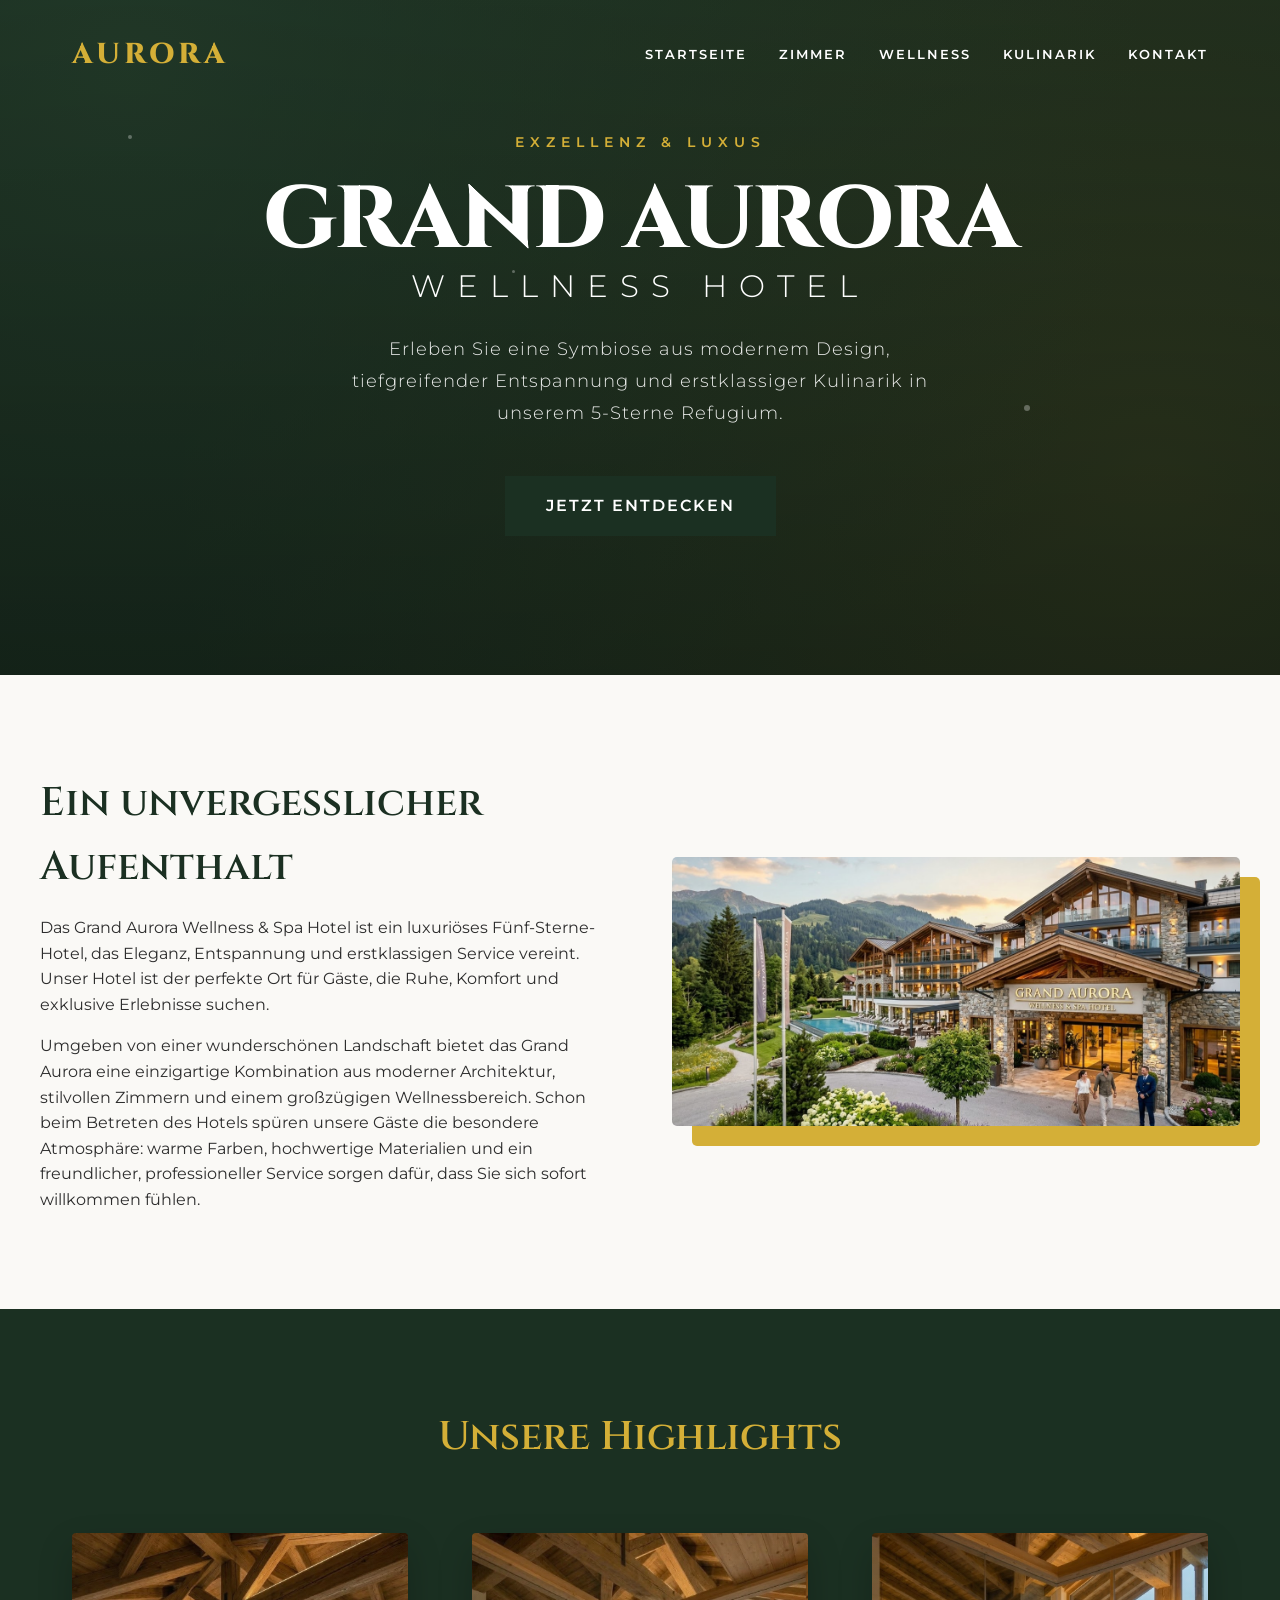
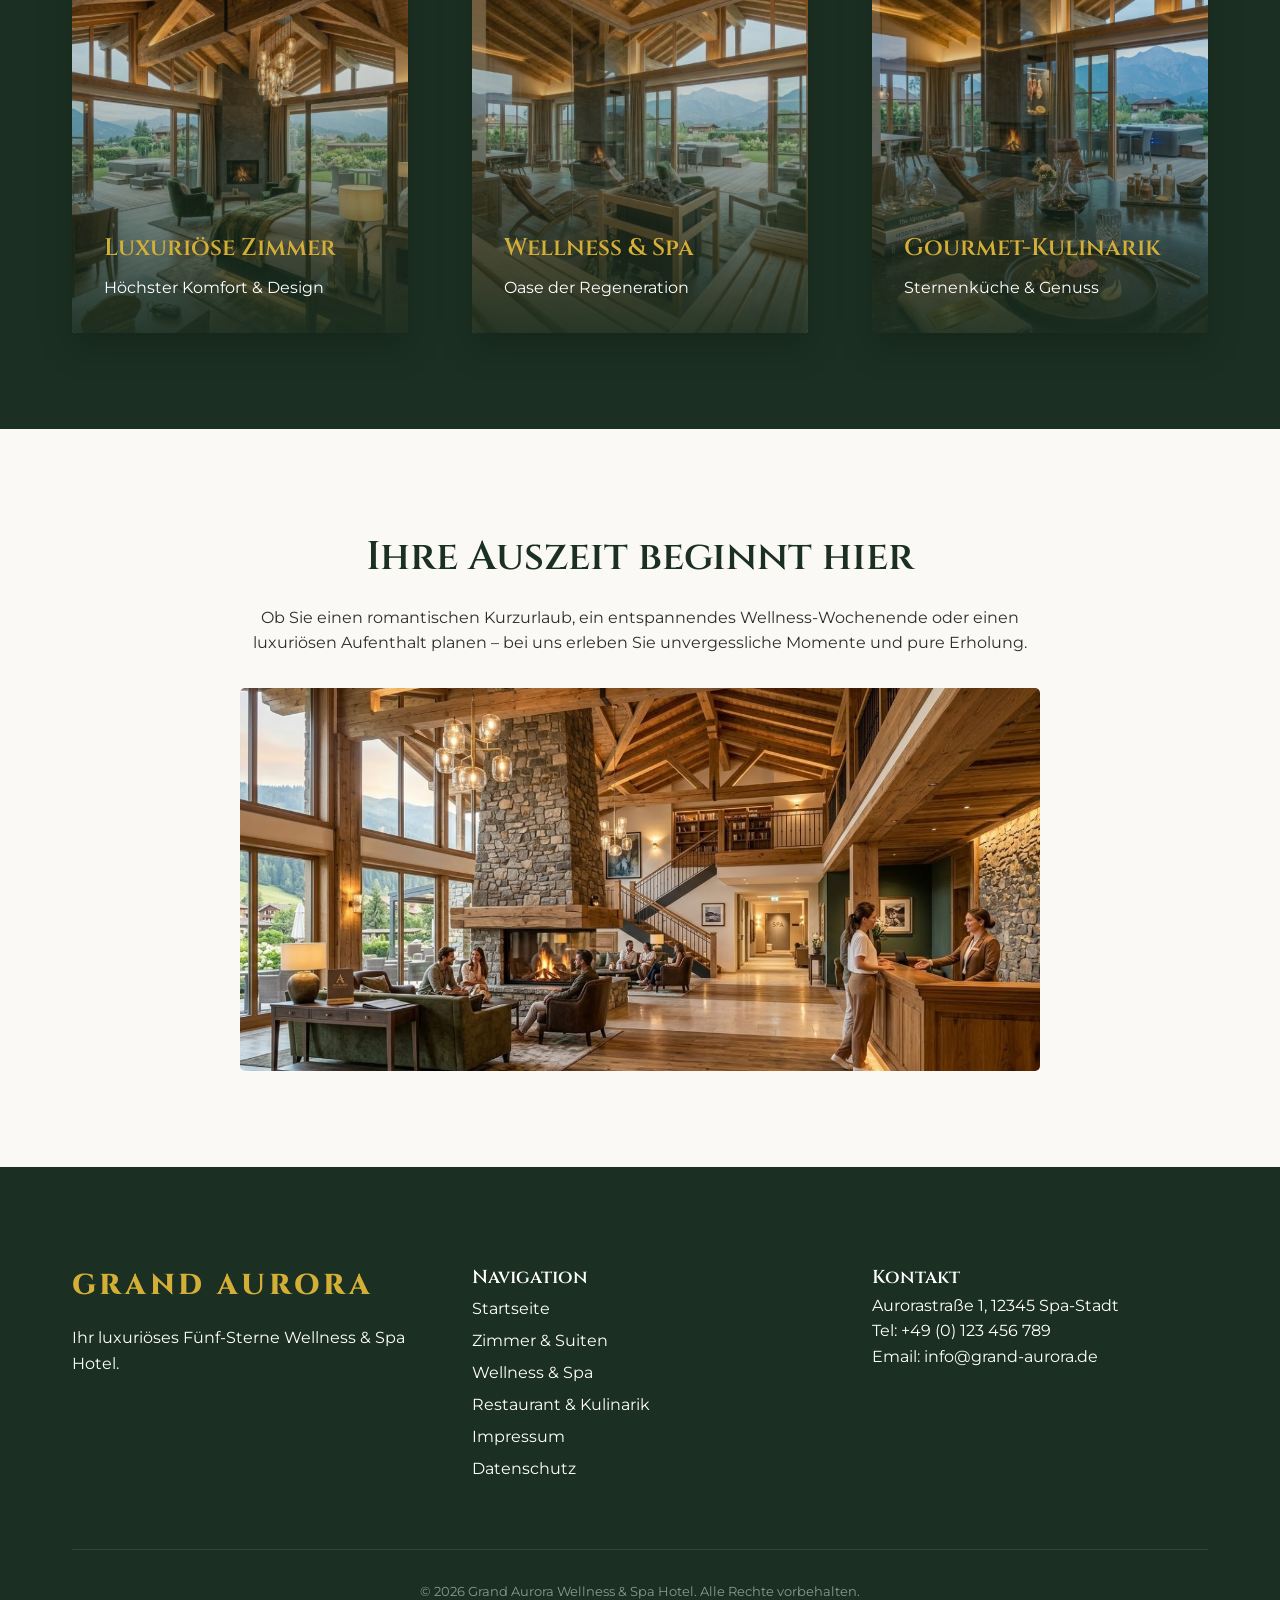
==== index.html @ 2cdd5dc9 "Zimmer & Suiten um neue Optionen erweitert" ====
<!DOCTYPE html>
<html lang="de">

<head>
    <meta charset="UTF-8">
    <meta name="viewport" content="width=device-width, initial-scale=1.0">
    <title>Grand Aurora Wellness & Spa Hotel | Luxus & Erholung</title>
    <meta name="description"
        content="Willkommen im Grand Aurora Wellness & Spa Hotel. Erleben Sie 5-Sterne Luxus, Entspannung und erstklassige Kulinarik in einem exklusiven Ambiente.">
    <link rel="stylesheet" href="index.css">
    <link rel="icon" href="favicon.png" type="image/png">
</head>

<body>
    <header id="main-header">
        <div class="container nav-container">
            <a href="index.html" class="logo">Aurora</a>
            <nav class="nav-links">
                <a href="index.html">Startseite</a>
                <a href="rooms.html">Zimmer</a>
                <a href="spa.html">Wellness</a>
                <a href="dining.html">Kulinarik</a>
                <a href="contact.html">Kontakt</a>
            </nav>
        </div>
    </header>

    <main>
        <section class="modern-hero">
            <div class="hero-visual-bg" style="background-image: url('hotel_hero_exterior.png');"></div>
            <div class="hero-deco">
                <div class="particle" style="top: 20%; left: 10%; width: 4px; height: 4px;"></div>
                <div class="particle" style="top: 60%; left: 80%; width: 6px; height: 6px;"></div>
                <div class="particle" style="top: 40%; left: 40%; width: 3px; height: 3px;"></div>
            </div>
            <div class="modern-hero-content">
                <span class="hero-tagline">Exzellenz & Luxus</span>
                <h1 class="hero-title-main">Grand Aurora<span>Wellness Hotel</span></h1>
                <p class="hero-description-creative">Erleben Sie eine Symbiose aus modernem Design, tiefgreifender
                    Entspannung und erstklassiger Kulinarik in unserem 5-Sterne Refugium.</p>
                <a href="contact.html" class="btn btn-primary">Jetzt entdecken</a>
            </div>
        </section>

        <section class="section container">
            <div style="display: grid; grid-template-columns: 1fr 1fr; gap: var(--spacing-lg); align-items: center;">
                <div class="fade-up">
                    <h2 style="font-size: 2.5rem; color: var(--primary-color); margin-bottom: var(--spacing-sm);">Ein
                        unvergesslicher Aufenthalt</h2>
                    <p>Das Grand Aurora Wellness & Spa Hotel ist ein luxuriöses Fünf-Sterne-Hotel, das Eleganz,
                        Entspannung und erstklassigen Service vereint. Unser Hotel ist der perfekte Ort für Gäste, die
                        Ruhe, Komfort und exklusive Erlebnisse suchen.</p>
                    <p style="margin-top: 1rem;">Umgeben von einer wunderschönen Landschaft bietet das Grand Aurora eine
                        einzigartige Kombination aus moderner Architektur, stilvollen Zimmern und einem großzügigen
                        Wellnessbereich. Schon beim Betreten des Hotels spüren unsere Gäste die besondere Atmosphäre:
                        warme Farben, hochwertige Materialien und ein freundlicher, professioneller Service sorgen
                        dafür, dass Sie sich sofort willkommen fühlen.</p>
                </div>
                <div class="fade-up">
                    <img src="Screenshot 2026-03-13 091717.png" alt="Luxuriöses Zimmer"
                        style="border-radius: 5px; box-shadow: 20px 20px 0 var(--secondary-color);">
                </div>
            </div>
        </section>

        <section class="section" style="background-color: var(--primary-color); color: var(--white);">
            <div class="container">
                <div style="text-align: center; margin-bottom: var(--spacing-lg);">
                    <h2 style="font-size: 2.5rem; color: var(--secondary-color);">Unsere Highlights</h2>
                </div>
                <div class="highlights-grid">
                    <div class="card-tilt-wrapper fade-up" data-title="Luxuriöse Zimmer"
                        data-text="Unsere Zimmer bieten ein unvergleichliches Maß an Komfort und Stil. Jedes Detail wurde sorgfältig ausgewählt, um eine Atmosphäre der Ruhe und des Luxus zu schaffen. Genießen Sie hochwertige Materialien, modernste Technik und einen atemberaubenden Blick.">
                        <div class="card-tilt" style="background-image: url('Screenshot 2026-03-13 114609.png');">
                            <div class="card-tilt-content">
                                <h3>Luxuriöse Zimmer</h3>
                                <p>Höchster Komfort & Design</p>
                            </div>
                        </div>
                    </div>

                    <div class="card-tilt-wrapper fade-up" data-title="Wellness & Spa"
                        data-text="Tauchen Sie ab in unsere weitläufige Wellness-Oase. Auf über 2.000 m² erwarten Sie ein Infinity-Pool, verschiedene Saunen und ein exklusives Angebot an Massagen und Behandlungen. Finden Sie zurück zu Ihrer inneren Balance.">
                        <div class="card-tilt" style="background-image: url('Screenshot 2026-03-13 144645.png');">
                            <div class="card-tilt-content">
                                <h3>Wellness & Spa</h3>
                                <p>Oase der Regeneration</p>
                            </div>
                        </div>
                    </div>

                    <div class="card-tilt-wrapper fade-up" data-title="Gourmet-Kulinarik"
                        data-text="Unsere ambitionierte Küchenbrigade verwöhnt Sie mit kreativen Kreationen auf Sternenniveau. Wir verwenden ausschließlich beste regionale und saisonale Produkte, um Ihnen unvergessliche Geschmackserlebnisse zu bereiten.">
                        <div class="card-tilt" style="background-image: url('Screenshot 2026-03-13 144813.png');">
                            <div class="card-tilt-content">
                                <h3>Gourmet-Kulinarik</h3>
                                <p>Sternenküche & Genuss</p>
                            </div>
                        </div>
                    </div>
                </div>
            </div>
        </section>

        <section class="section container">
            <div style="text-align: center; max-width: 800px; margin: 0 auto;">
                <h2 style="font-size: 2.5rem; color: var(--primary-color); margin-bottom: var(--spacing-sm);">Ihre
                    Auszeit beginnt hier</h2>
                <p>Ob Sie einen romantischen Kurzurlaub, ein entspannendes Wellness-Wochenende oder einen luxuriösen
                    Aufenthalt planen – bei uns erleben Sie unvergessliche Momente und pure Erholung.</p>
                <div style="margin-top: var(--spacing-md);">
                    <img src="Screenshot 2026-03-13 093205.png" alt="Wellness und Kulinarik"
                        style="border-radius: 5px; width: 100%;">
                </div>
            </div>
        </section>
    </main>

    <!-- Info Popup Overlay -->
    <div class="card-popup-overlay" id="popupOverlay">
        <div class="card-popup">
            <h3 id="popupTitle">Detail Info</h3>
            <p id="popupText">Hier finden Sie weitere Informationen zu diesem Highlight.</p>
            <button class="btn btn-primary" onclick="closePopup()">Schließen</button>
        </div>
    </div>

    <footer>
        <div class="container">
            <div class="footer-grid">
                <div class="footer-info">
                    <h3 class="logo">GRAND AURORA</h3>
                    <p>Ihr luxuriöses Fünf-Sterne Wellness & Spa Hotel.</p>
                </div>
                <div>
                    <h3>Navigation</h3>
                    <ul style="line-height: 2;">
                        <li><a href="index.html">Startseite</a></li>
                        <li><a href="rooms.html">Zimmer & Suiten</a></li>
                        <li><a href="spa.html">Wellness & Spa</a></li>
                        <li><a href="dining.html">Restaurant & Kulinarik</a></li>
                        <li><a href="impressum.html">Impressum</a></li>
                        <li><a href="datenschutz.html">Datenschutz</a></li>
                    </ul>
                </div>
                <div>
                    <h3>Kontakt</h3>
                    <p>Aurorastraße 1, 12345 Spa-Stadt</p>
                    <p>Tel: +49 (0) 123 456 789</p>
                    <p>Email: info@grand-aurora.de</p>
                </div>
            </div>
            <div class="copyright">
                &copy; 2026 Grand Aurora Wellness & Spa Hotel. Alle Rechte vorbehalten.
            </div>
        </div>
    </footer>

    <script>
        // Header scroll effect
        window.addEventListener('scroll', () => {
            const header = document.getElementById('main-header');
            if (window.scrollY > 50) {
                header.classList.add('scrolled');
            } else {
                header.classList.remove('scrolled');
            }
        });

        // Simple Fade-up animation observer
        const observerOptions = {
            threshold: 0.1
        };

        const observer = new IntersectionObserver((entries) => {
            entries.forEach(entry => {
                if (entry.isIntersecting) {
                    entry.target.classList.add('visible');
                }
            });
        }, observerOptions);

        document.querySelectorAll('.fade-up').forEach(el => observer.observe(el));

        // 3D Card Tilt Interaction
        const cards = document.querySelectorAll('.card-tilt');

        cards.forEach(card => {
            card.addEventListener('mousemove', (e) => {
                const rect = card.getBoundingClientRect();
                const x = e.clientX - rect.left;
                const y = e.clientY - rect.top;

                const centerX = rect.width / 2;
                const centerY = rect.height / 2;

                const rotateX = -(y - centerY) / 20;
                const rotateY = (x - centerX) / 20;

                card.style.transform = `rotateX(${rotateX}deg) rotateY(${rotateY}deg)`;
            });

            card.addEventListener('mouseleave', () => {
                card.style.transform = 'rotateX(0deg) rotateY(0deg)';
            });
        });

        // Popup Handling
        const wrappers = document.querySelectorAll('.card-tilt-wrapper');
        const overlay = document.getElementById('popupOverlay');
        const pTitle = document.getElementById('popupTitle');
        const pText = document.getElementById('popupText');

        wrappers.forEach(wrapper => {
            wrapper.addEventListener('click', () => {
                pTitle.textContent = wrapper.getAttribute('data-title');
                pText.textContent = wrapper.getAttribute('data-text');
                overlay.classList.add('active');
            });
        });

        function closePopup() {
            overlay.classList.remove('active');
        }

        // Close on overlay click
        overlay.addEventListener('click', (e) => {
            if (e.target === overlay) closePopup();
        });
    </script>
</body>

</html>
---- index.css ----
@import url('https://fonts.googleapis.com/css2?family=Cinzel:wght@400..900&family=Playfair+Display:ital,wght@0,400..900;1,400..900&family=Montserrat:ital,wght@0,100..900;1,100..900&display=swap');

:root {
    /* Color Palette */
    --primary-color: #1B3022;      /* Deep Aurora Green */
    --secondary-color: #D4AF37;    /* Classic Gold */
    --bg-color: #FAF9F6;           /* Off-White / Creme */
    --accent-color: #2C4A34;       /* Forest Green */
    --text-color: #2D2D2D;
    --text-light: #666666;
    --white: #FFFFFF;
    
    /* Typography */
    --font-heading: 'Cinzel', serif;
    --font-body: 'Montserrat', sans-serif;
    
    /* Spacing & Transitions */
    --spacing-xs: 0.5rem;
    --spacing-sm: 1rem;
    --spacing-md: 2rem;
    --spacing-lg: 4rem;
    --spacing-xl: 6rem;
    --transition: all 0.4s cubic-bezier(0.165, 0.84, 0.44, 1);
    --glass-bg: rgba(255, 255, 255, 0.1);
    --glass-border: rgba(255, 255, 255, 0.2);
}

* {
    margin: 0;
    padding: 0;
    box-sizing: border-box;
}

html {
    scroll-behavior: smooth;
}

body {
    background-color: var(--bg-color);
    color: var(--text-color);
    font-family: var(--font-body);
    line-height: 1.6;
    overflow-x: hidden;
}

h1, h2, h3, h4, .serif {
    font-family: var(--font-heading);
    font-weight: 600;
}

a {
    text-decoration: none;
    color: inherit;
    transition: var(--transition);
}

ul {
    list-style: none;
}

img {
    max-width: 100%;
    display: block;
}

/* Reusable Layout Components */
.container {
    max-width: 1200px;
    margin: 0 auto;
    padding: 0 var(--spacing-md);
}

.section {
    padding: var(--spacing-xl) 0;
}

/* Premium Button Style */
.btn {
    display: inline-block;
    padding: 1rem 2.5rem;
    font-family: var(--font-body);
    font-weight: 600;
    text-transform: uppercase;
    letter-spacing: 2px;
    border: 1px solid var(--secondary-color);
    background: transparent;
    color: var(--text-color);
    cursor: pointer;
    transition: var(--transition);
    position: relative;
    overflow: hidden;
    z-index: 1;
}

.btn::before {
    content: '';
    position: absolute;
    top: 0;
    left: -100%;
    width: 100%;
    height: 100%;
    background: var(--secondary-color);
    transition: var(--transition);
    z-index: -1;
}

.btn:hover {
    color: var(--white);
}

.btn:hover::before {
    left: 0;
}

.btn-primary {
    background: var(--primary-color);
    color: var(--white);
    border-color: var(--primary-color);
}

.btn-primary::before {
    background: var(--secondary-color);
}

/* Navigation Styles - Redesigned */
header {
    position: fixed;
    top: 0;
    left: 0;
    width: 100%;
    z-index: 1000;
    background: transparent;
    transition: var(--transition);
    padding: var(--spacing-md) 0;
}

header.scrolled {
    background: rgba(27, 48, 34, 0.9);
    backdrop-filter: blur(20px);
    -webkit-backdrop-filter: blur(20px);
    padding: var(--spacing-sm) 0;
    box-shadow: 0 10px 30px rgba(0,0,0,0.1);
}

.nav-container {
    display: flex;
    justify-content: space-between;
    align-items: center;
}

.logo {
    font-family: var(--font-heading);
    font-size: 1.8rem;
    font-weight: 800;
    color: var(--secondary-color);
    letter-spacing: 4px;
    text-transform: uppercase;
}

.nav-links {
    display: flex;
    gap: var(--spacing-md);
    align-items: center;
}

.nav-links a {
    color: var(--white);
    font-size: 0.8rem;
    font-weight: 600;
    letter-spacing: 2px;
    text-transform: uppercase;
    position: relative;
    padding: 5px 0;
}

/* Removed nav-cta and btn-nav styles */

/* --- Modern Creative Hero (Aurora Luminescence) --- */
.modern-hero {
    height: 75vh;
    display: flex;
    align-items: center;
    justify-content: center;
    position: relative;
    color: var(--white);
    overflow: hidden;
    background-color: var(--primary-color);
}

/* Dynamic Aurora Background */
.modern-hero::before {
    content: '';
    position: absolute;
    top: -50%;
    left: -50%;
    width: 200%;
    height: 200%;
    background: radial-gradient(circle at 30% 30%, rgba(44, 74, 52, 0.8) 0%, transparent 50%),
                radial-gradient(circle at 70% 60%, rgba(212, 175, 55, 0.15) 0%, transparent 50%),
                radial-gradient(circle at 40% 80%, rgba(27, 48, 34, 0.9) 0%, transparent 60%);
    animation: aurora-flow 20s infinite alternate ease-in-out;
    z-index: 1;
}

@keyframes aurora-flow {
    0% { transform: rotate(0deg) scale(1); }
    100% { transform: rotate(5deg) scale(1.1); }
}

.modern-hero::after {
    content: '';
    position: absolute;
    top: 0;
    left: 0;
    width: 100%;
    height: 100%;
    background: linear-gradient(to bottom, rgba(0,0,0,0.2), rgba(0,0,0,0.4));
    z-index: 2;
}

.hero-visual-bg {
    position: absolute;
    top: 0;
    left: 0;
    width: 100%;
    height: 100%;
    background-size: cover;
    background-position: center;
    z-index: 0;
    opacity: 0.6;
    filter: brightness(0.8);
    transition: transform 8s ease-out;
}

.modern-hero:hover .hero-visual-bg {
    transform: scale(1.05);
}

.modern-hero-content {
    position: relative;
    z-index: 10;
    text-align: center;
    max-width: 1000px;
    padding: var(--spacing-md);
}

.hero-tagline {
    font-family: var(--font-body);
    font-size: 0.9rem;
    font-weight: 600;
    letter-spacing: 6px;
    text-transform: uppercase;
    color: var(--secondary-color);
    margin-bottom: 1.5rem;
    display: block;
    animation: fadeInDown 1s ease;
}

.hero-title-main {
    font-size: clamp(3rem, 8vw, 5.5rem);
    line-height: 0.95;
    margin-bottom: 2rem;
    text-transform: uppercase;
    letter-spacing: -2px;
    font-weight: 800;
}

.hero-title-main span {
    display: block;
    font-family: var(--font-body);
    font-weight: 300;
    font-size: 0.35em;
    letter-spacing: 12px;
    margin-top: 10px;
}

.hero-description-creative {
    font-size: 1.1rem;
    max-width: 600px;
    margin: 0 auto 3rem;
    font-weight: 300;
    letter-spacing: 1px;
    opacity: 0.9;
    line-height: 1.8;
}

/* Hero Particles Decoration */
.hero-deco {
    position: absolute;
    width: 100%;
    height: 100%;
    pointer-events: none;
    z-index: 3;
}

.particle {
    position: absolute;
    background: var(--white);
    border-radius: 50%;
    opacity: 0.3;
}

@keyframes fadeInDown {
    from { opacity: 0; transform: translateY(-20px); }
    to { opacity: 1; transform: translateY(0); }
}

/* Animations */
.fade-up {
    opacity: 0;
    transform: translateY(30px);
    transition: var(--transition);
}

.fade-up.visible {
    opacity: 1;
    transform: translateY(0);
}

/* Footer */
footer {
    background: var(--primary-color);
    color: var(--white);
    padding: var(--spacing-xl) 0 var(--spacing-md);
}

.footer-grid {
    display: grid;
    grid-template-columns: repeat(auto-fit, minmax(200px, 1fr));
    gap: var(--spacing-lg);
    margin-bottom: var(--spacing-lg);
}

.footer-info h3 {
    color: var(--secondary-color);
    margin-bottom: var(--spacing-sm);
}

.copyright {
    text-align: center;
    border-top: 1px solid rgba(255,255,255,0.1);
    padding-top: var(--spacing-md);
    font-size: 0.8rem;
    color: rgba(255,255,255,0.5);
}

/* Mobile Responsiveness */
@media (max-width: 992px) {
    .container {
        padding: 0 var(--spacing-sm);
    }
    
    .hero h1 {
        font-size: 3rem;
    }
    
    .section {
        padding: var(--spacing-lg) 0;
    }
}

@media (max-width: 768px) {
    .nav-links {
        display: none; /* In a real app, implement hamburger menu here */
    }
    
    .hero h1 {
        font-size: 2.5rem;
    }
    
    h2 {
        font-size: 2rem !important;
    }
    
    /* Responsive Grids */
    div[style*="grid-template-columns: 1fr 1fr"],
    div[style*="grid-template-columns: 1fr 1.2fr"],
    .room-card,
    .contact-grid {
        grid-template-columns: 1fr !important;
        gap: var(--spacing-md) !important;
        direction: ltr !important;
    }
    
    .room-card div:nth-child(even) .room-info {
        direction: ltr !important;
    }

    img[style*="box-shadow: 20px 20px 0 var(--secondary-color)"] {
        box-shadow: 10px 10px 0 var(--secondary-color) !important;
    }
    
    .dining-layout {
        display: block !important;
    }
    
    .menu-preview {
        margin-top: var(--spacing-md);
        padding: var(--spacing-md);
    }
}

/* --- Interactive 3D Highlight Cards --- */
.highlights-grid {
    display: grid;
    grid-template-columns: repeat(auto-fit, minmax(300px, 1fr));
    gap: var(--spacing-lg);
    margin-top: var(--spacing-lg);
    perspective: 1200px;
}

.card-tilt-wrapper {
    position: relative;
    height: 400px;
    cursor: pointer;
}

.card-tilt {
    position: relative;
    width: 100%;
    height: 100%;
    background-size: cover;
    background-position: center;
    border-radius: 4px;
    transform-style: preserve-3d;
    transition: transform 0.1s ease, box-shadow 0.4s ease;
    display: flex;
    flex-direction: column;
    justify-content: flex-end;
    padding: var(--spacing-md);
    overflow: hidden;
    box-shadow: 0 15px 35px rgba(0,0,0,0.2);
}

.card-tilt::before {
    content: '';
    position: absolute;
    top: 0; left: 0; width: 100%; height: 100%;
    background: linear-gradient(to top, rgba(27, 48, 34, 0.9) 0%, rgba(27, 48, 34, 0.2) 60%, transparent 100%);
    z-index: 1;
}

.card-tilt-content {
    position: relative;
    z-index: 2;
    transform: translateZ(50px); /* 3D pop effect */
    color: var(--white);
}

.card-tilt-content h3 {
    color: var(--secondary-color);
    margin-bottom: 0.5rem;
    font-size: 1.5rem;
}

.card-tilt:hover {
    box-shadow: 0 30px 60px rgba(0,0,0,0.4), 0 0 40px rgba(212, 175, 55, 0.2);
}

/* Info Popup Styling */
.card-popup-overlay {
    position: fixed;
    top: 0; left: 0; width: 100%; height: 100%;
    background: rgba(0, 0, 0, 0.8);
    backdrop-filter: blur(8px);
    display: flex;
    align-items: center;
    justify-content: center;
    z-index: 2000;
    opacity: 0;
    visibility: hidden;
    transition: all 0.4s ease;
}

.card-popup-overlay.active {
    opacity: 1;
    visibility: visible;
}

.card-popup {
    background: var(--bg-color);
    padding: var(--spacing-lg);
    border-radius: 2px;
    max-width: 500px;
    width: 90%;
    text-align: center;
    position: relative;
    border-top: 4px solid var(--secondary-color);
    transform: translateY(30px);
    transition: transform 0.4s ease;
}

.card-popup-overlay.active .card-popup {
    transform: translateY(0);
}

.card-popup h3 {
    color: var(--primary-color);
    margin-bottom: 1rem;
    font-size: 2rem;
}

.card-popup p {
    margin-bottom: 2rem;
    color: var(--text-color);
}

.card-popup .btn {
    padding: 0.8rem 2rem;
}

/* --- Kulinarische Kunst Creative Redesign --- */
.creative-dining-section {
    position: relative;
    overflow: hidden;
    padding: var(--spacing-xl) 0;
    background: linear-gradient(135deg, #ffffff 0%, #faf9f6 100%);
}

.creative-dining-layout {
    display: grid;
    grid-template-columns: 1fr 1fr;
    gap: var(--spacing-xl);
    align-items: center;
}

@media (max-width: 992px) {
    .creative-dining-layout {
        grid-template-columns: 1fr;
    }
}

.dining-content-wrapper {
    position: relative;
    z-index: 2;
}

.creative-dining-title {
    font-size: clamp(2.5rem, 5vw, 3.5rem) !important;
    color: var(--primary-color) !important;
    margin-bottom: 0.5rem !important;
    line-height: 1.1;
    position: relative;
}

.title-underline {
    width: 60px;
    height: 3px;
    background: var(--secondary-color);
    margin-bottom: var(--spacing-md);
    position: relative;
}
.title-underline::after {
    content: '';
    position: absolute;
    top: 0;
    left: 70px;
    width: 15px;
    height: 3px;
    background: var(--secondary-color);
    opacity: 0.5;
}

.dining-intro {
    font-size: 1.15rem;
    color: var(--primary-color);
    font-weight: 500;
    margin-bottom: 1.5rem;
    line-height: 1.8;
}

.dining-text {
    color: var(--text-light);
    margin-bottom: 2rem;
    line-height: 1.8;
}

.dining-images-creative {
    position: relative;
    margin-top: var(--spacing-lg);
    height: 400px;
}

.img-frame {
    position: absolute;
    border-radius: 4px;
    overflow: hidden;
    box-shadow: 0 20px 40px rgba(0, 0, 0, 0.15);
    transition: transform 0.5s cubic-bezier(0.165, 0.84, 0.44, 1);
}

.img-main {
    top: 0;
    left: 0;
    width: 70%;
    height: 300px;
    z-index: 2;
}

.img-main img {
    width: 100%;
    height: 100%;
    object-fit: cover;
    transition: transform 0.7s ease;
}

.img-main:hover img {
    transform: scale(1.05);
}

.img-offset {
    bottom: 20px;
    right: 0;
    width: 50%;
    height: 250px;
    z-index: 3;
    border: 8px solid #ffffff;
}

.img-offset img {
    width: 100%;
    height: 100%;
    object-fit: cover;
}

.gold-accent-square {
    position: absolute;
    top: -20px;
    right: 20%;
    width: 150px;
    height: 150px;
    border: 2px solid var(--secondary-color);
    z-index: 1;
    transform: rotate(15deg);
    opacity: 0.5;
}

/* Menu Preview Redesign */
.creative-menu-preview {
    position: relative;
    padding: var(--spacing-md);
    perspective: 1000px;
}

.menu-board-inner {
    background: #fff;
    padding: 3rem 2rem;
    position: relative;
    box-shadow: 0 30px 60px rgba(0, 0, 0, 0.08);
    border: 1px solid rgba(212, 175, 55, 0.2);
    border-radius: 4px;
    background-image: linear-gradient(to bottom, #ffffff, #faf9f6);
    z-index: 2;
    transition: transform 0.4s ease;
}

.menu-board-inner::before {
    content: '';
    position: absolute;
    top: 10px; left: 10px; right: 10px; bottom: 10px;
    border: 1px solid var(--secondary-color);
    opacity: 0.3;
    pointer-events: none;
    border-radius: 2px;
}

.menu-board-inner:hover {
    transform: translateY(-5px);
    box-shadow: 0 40px 80px rgba(0, 0, 0, 0.12);
}

.menu-board-title {
    text-align: center;
    font-size: 2.2rem;
    color: var(--primary-color);
    margin-bottom: 0.5rem;
    text-transform: uppercase;
    letter-spacing: 2px;
}

.menu-board-divider {
    text-align: center;
    color: var(--secondary-color);
    margin-bottom: 2rem;
    font-size: 1.2rem;
    position: relative;
}

.menu-board-divider::before,
.menu-board-divider::after {
    content: '';
    position: absolute;
    top: 50%;
    width: 30%;
    height: 1px;
    background: var(--secondary-color);
    opacity: 0.5;
}

.menu-board-divider::before { left: 10%; }
.menu-board-divider::after { right: 10%; }

.creative-category {
    margin-bottom: 2rem;
    text-align: center;
}

.creative-category h3 {
    color: var(--secondary-color);
    font-size: 1rem;
    letter-spacing: 4px;
    text-transform: uppercase;
    margin-bottom: 1.5rem;
    display: inline-block;
    border-bottom: none;
    padding-bottom: 0;
}

.creative-category .menu-item {
    margin-bottom: 1.2rem;
    transition: transform 0.3s ease;
}

.creative-category .menu-item:hover {
    transform: scale(1.02);
}

.creative-category .menu-item h4 {
    font-size: 1.2rem;
    color: var(--primary-color);
    margin-bottom: 0.3rem;
}

.creative-category .menu-item p {
    color: var(--text-light);
    font-style: italic;
    font-size: 0.9rem;
}

/* Background floating abstract elements */
.creative-dining-section::after {
    content: '';
    position: absolute;
    width: 600px;
    height: 600px;
    background: radial-gradient(circle, rgba(212, 175, 55, 0.05) 0%, transparent 70%);
    top: -100px;
    right: -200px;
    border-radius: 50%;
    pointer-events: none;
    z-index: 1;
}

.creative-dining-section::before {
    content: '';
    position: absolute;
    width: 400px;
    height: 400px;
    background: radial-gradient(circle, rgba(27, 48, 34, 0.03) 0%, transparent 70%);
    bottom: -50px;
    left: -100px;
    border-radius: 50%;
    pointer-events: none;
    z-index: 1;
}
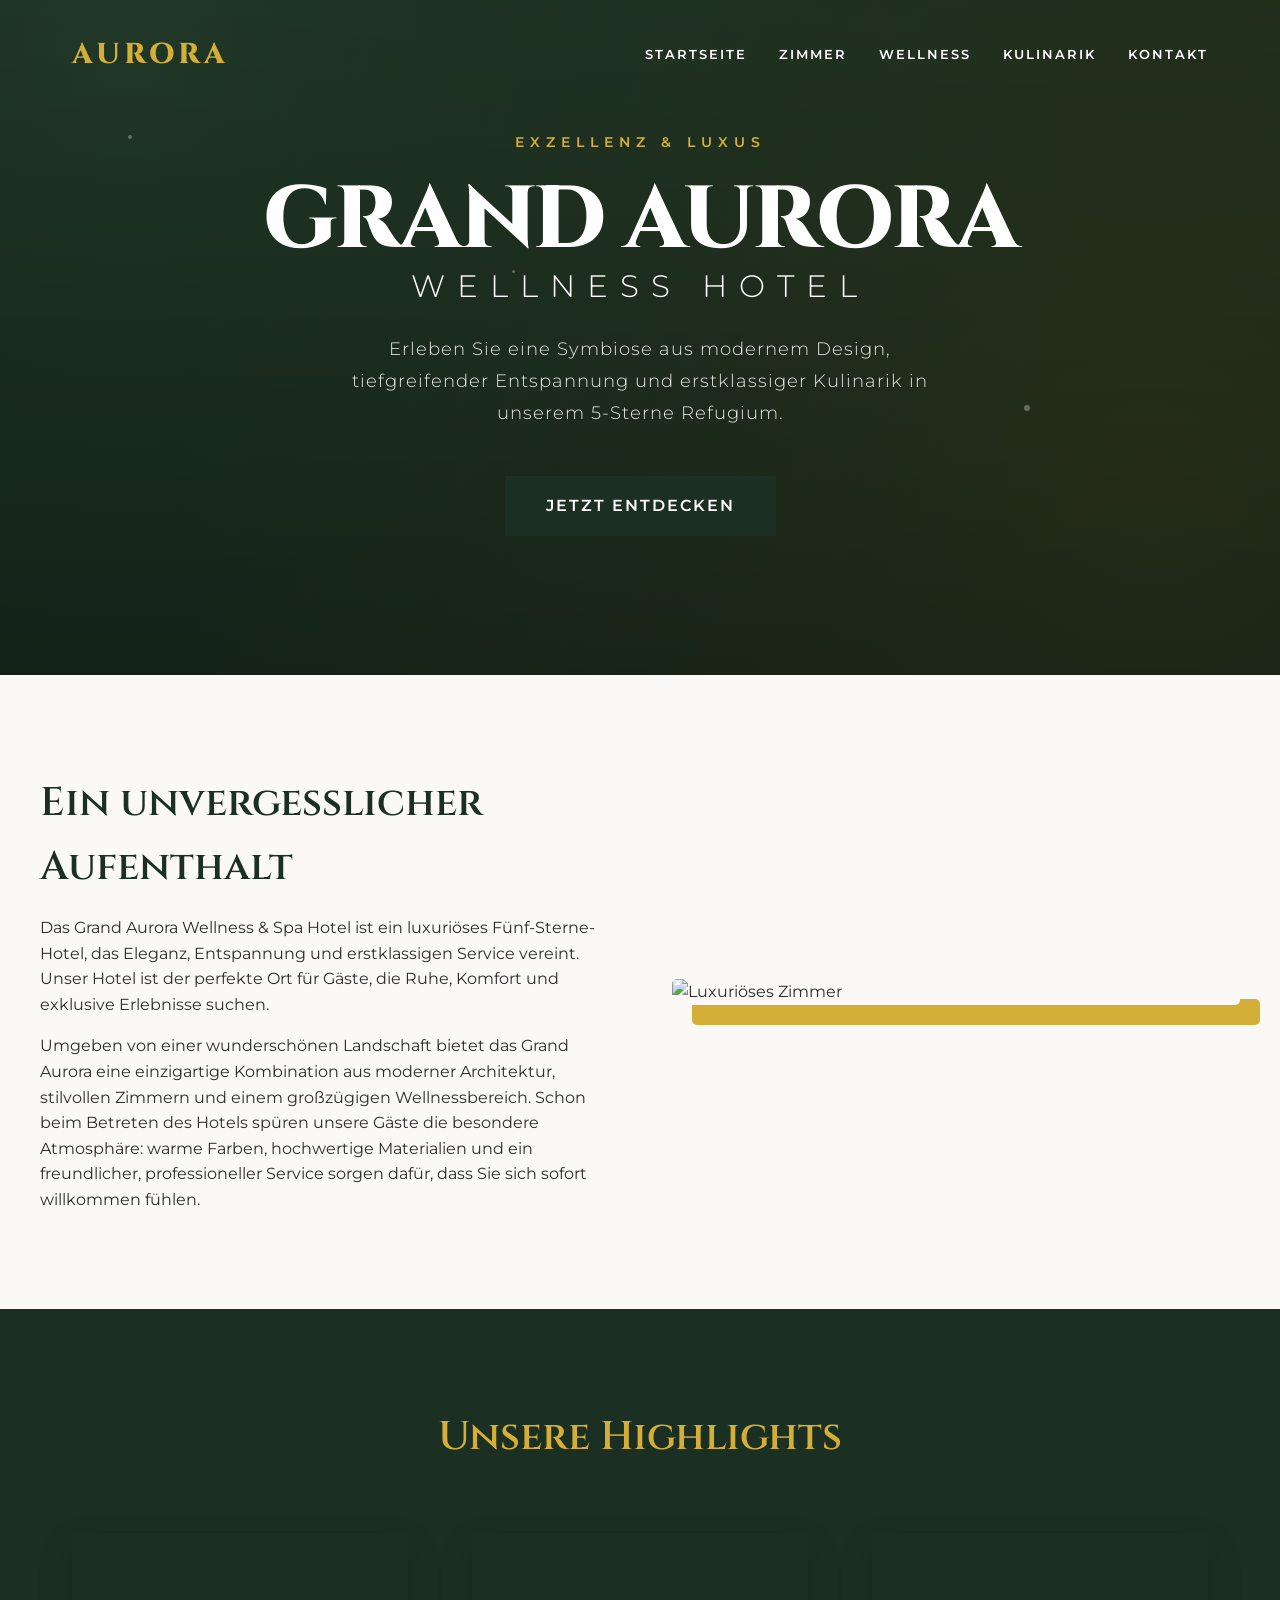
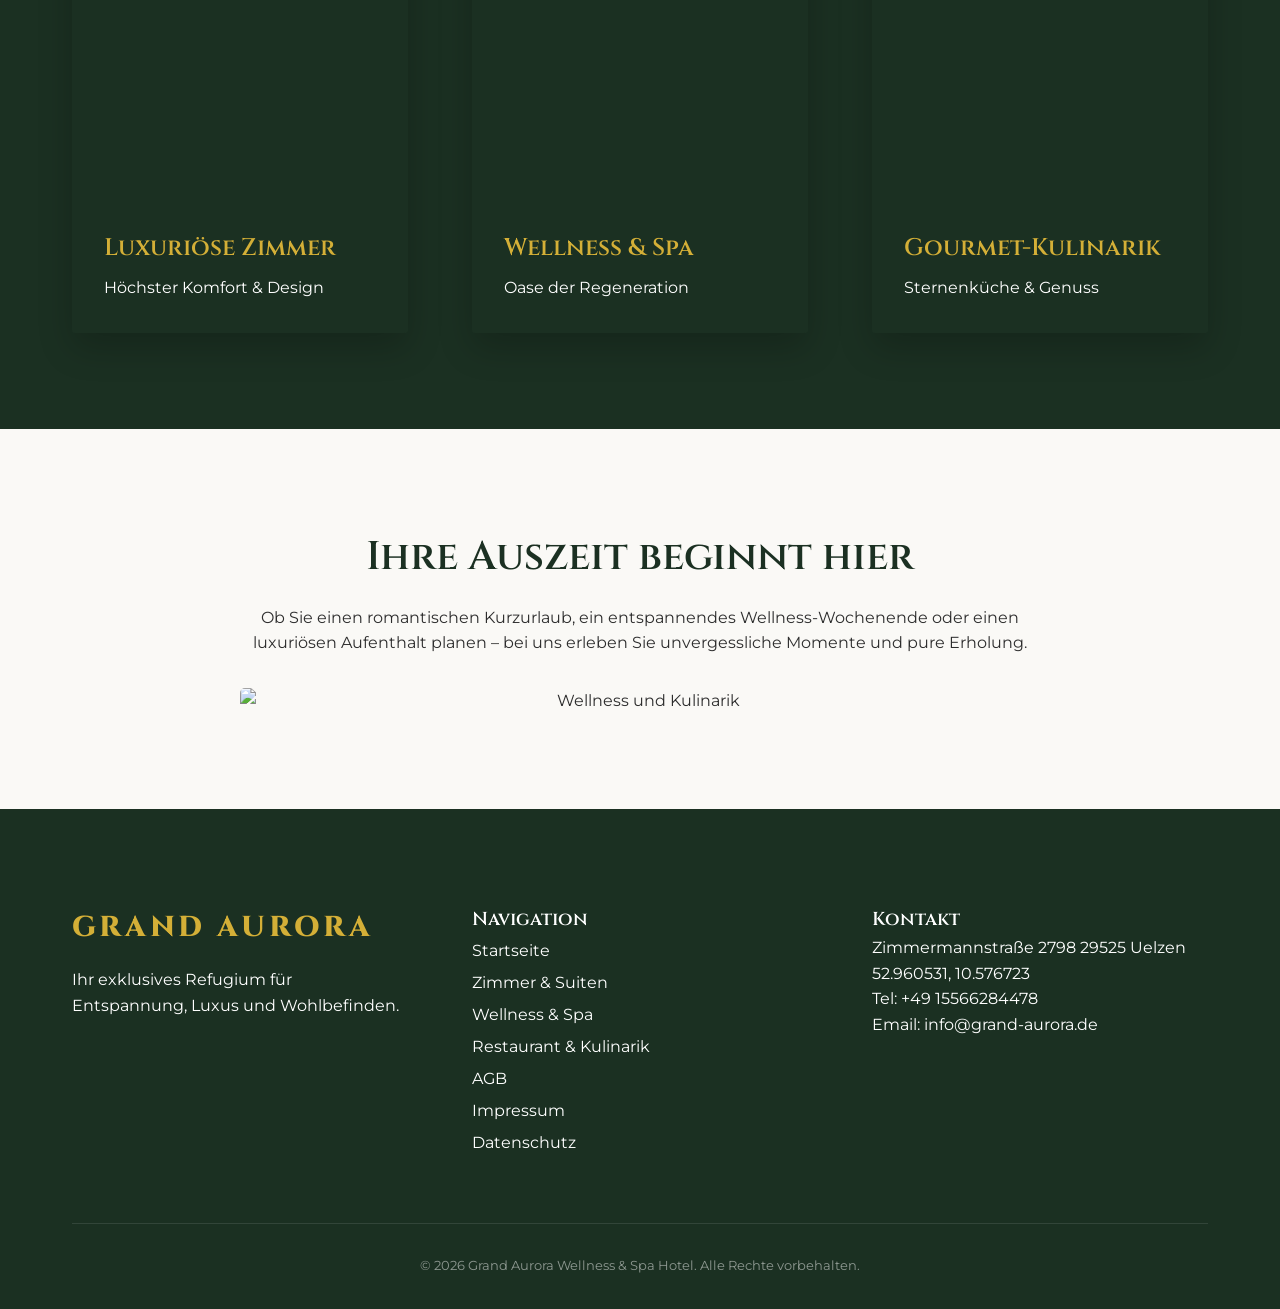
==== commit c6004ef4: "Refactor: Enhance wellness page, contact form, and global footer consistency" ====
--- a/index.html
+++ b/index.html
@@ -57,7 +57,8 @@
                         dafür, dass Sie sich sofort willkommen fühlen.</p>
                 </div>
                 <div class="fade-up">
-                    <img src="Screenshot 2026-03-13 091717.png" alt="Luxuriöses Zimmer"
+                    <img src="https://images.unsplash.com/photo-1566073771259-6a8506099945?q=80&w=1170&auto=format&fit=crop&ixlib=rb-4.1.0&ixid=M3wxMjA3fDB8MHxwaG90by1wYWdlfHx8fGVufDB8fHx8fA%3D%3D"
+                        alt="Luxuriöses Zimmer"
                         style="border-radius: 5px; box-shadow: 20px 20px 0 var(--secondary-color);">
                 </div>
             </div>
@@ -71,7 +72,8 @@
                 <div class="highlights-grid">
                     <div class="card-tilt-wrapper fade-up" data-title="Luxuriöse Zimmer"
                         data-text="Unsere Zimmer bieten ein unvergleichliches Maß an Komfort und Stil. Jedes Detail wurde sorgfältig ausgewählt, um eine Atmosphäre der Ruhe und des Luxus zu schaffen. Genießen Sie hochwertige Materialien, modernste Technik und einen atemberaubenden Blick.">
-                        <div class="card-tilt" style="background-image: url('Screenshot 2026-03-13 114609.png');">
+                        <div class="card-tilt"
+                            style="background-image: url('https://images.unsplash.com/photo-1746549843996-5153a7a27953?q=80&w=1170&auto=format&fit=crop&ixlib=rb-4.1.0&ixid=M3wxMjA3fDB8MHxwaG90by1wYWdlfHx8fGVufDB8fHx8fA%3D%3D');">
                             <div class="card-tilt-content">
                                 <h3>Luxuriöse Zimmer</h3>
                                 <p>Höchster Komfort & Design</p>
@@ -81,7 +83,8 @@
 
                     <div class="card-tilt-wrapper fade-up" data-title="Wellness & Spa"
                         data-text="Tauchen Sie ab in unsere weitläufige Wellness-Oase. Auf über 2.000 m² erwarten Sie ein Infinity-Pool, verschiedene Saunen und ein exklusives Angebot an Massagen und Behandlungen. Finden Sie zurück zu Ihrer inneren Balance.">
-                        <div class="card-tilt" style="background-image: url('Screenshot 2026-03-13 144645.png');">
+                        <div class="card-tilt"
+                            style="background-image: url('https://images.unsplash.com/photo-1717356495389-6ab1e5ff9d84?q=80&w=735&auto=format&fit=crop&ixlib=rb-4.1.0&ixid=M3wxMjA3fDB8MHxwaG90by1wYWdlfHx8fGVufDB8fHx8fA%3D%3D');">
                             <div class="card-tilt-content">
                                 <h3>Wellness & Spa</h3>
                                 <p>Oase der Regeneration</p>
@@ -91,7 +94,8 @@
 
                     <div class="card-tilt-wrapper fade-up" data-title="Gourmet-Kulinarik"
                         data-text="Unsere ambitionierte Küchenbrigade verwöhnt Sie mit kreativen Kreationen auf Sternenniveau. Wir verwenden ausschließlich beste regionale und saisonale Produkte, um Ihnen unvergessliche Geschmackserlebnisse zu bereiten.">
-                        <div class="card-tilt" style="background-image: url('Screenshot 2026-03-13 144813.png');">
+                        <div class="card-tilt"
+                            style="background-image: url('https://images.unsplash.com/photo-1757358976795-280d3b44bc41?q=80&w=687&auto=format&fit=crop&ixlib=rb-4.1.0&ixid=M3wxMjA3fDB8MHxwaG90by1wYWdlfHx8fGVufDB8fHx8fA%3D%3D');">
                             <div class="card-tilt-content">
                                 <h3>Gourmet-Kulinarik</h3>
                                 <p>Sternenküche & Genuss</p>
@@ -109,8 +113,8 @@
                 <p>Ob Sie einen romantischen Kurzurlaub, ein entspannendes Wellness-Wochenende oder einen luxuriösen
                     Aufenthalt planen – bei uns erleben Sie unvergessliche Momente und pure Erholung.</p>
                 <div style="margin-top: var(--spacing-md);">
-                    <img src="Screenshot 2026-03-13 093205.png" alt="Wellness und Kulinarik"
-                        style="border-radius: 5px; width: 100%;">
+                    <img src="https://images.unsplash.com/photo-1579126808407-f17e77a46d5b?q=80&w=880&auto=format&fit=crop&ixlib=rb-4.1.0&ixid=M3wxMjA3fDB8MHxwaG90by1wYWdlfHx8fGVufDB8fHx8fA%3D%3Dg"
+                        alt="Wellness und Kulinarik" style="border-radius: 5px; width: 100%;">
                 </div>
             </div>
         </section>
@@ -130,7 +134,7 @@
             <div class="footer-grid">
                 <div class="footer-info">
                     <h3 class="logo">GRAND AURORA</h3>
-                    <p>Ihr luxuriöses Fünf-Sterne Wellness & Spa Hotel.</p>
+                    <p>Ihr exklusives Refugium für Entspannung, Luxus und Wohlbefinden.</p>
                 </div>
                 <div>
                     <h3>Navigation</h3>
@@ -139,14 +143,15 @@
                         <li><a href="rooms.html">Zimmer & Suiten</a></li>
                         <li><a href="spa.html">Wellness & Spa</a></li>
                         <li><a href="dining.html">Restaurant & Kulinarik</a></li>
+                        <li><a href="agb.html">AGB</a></li>
                         <li><a href="impressum.html">Impressum</a></li>
                         <li><a href="datenschutz.html">Datenschutz</a></li>
                     </ul>
                 </div>
                 <div>
                     <h3>Kontakt</h3>
-                    <p>Aurorastraße 1, 12345 Spa-Stadt</p>
-                    <p>Tel: +49 (0) 123 456 789</p>
+                    <p>Zimmermannstraße 2798 29525 Uelzen 52.960531, 10.576723</p>
+                    <p>Tel: +49 15566284478</p>
                     <p>Email: info@grand-aurora.de</p>
                 </div>
             </div>
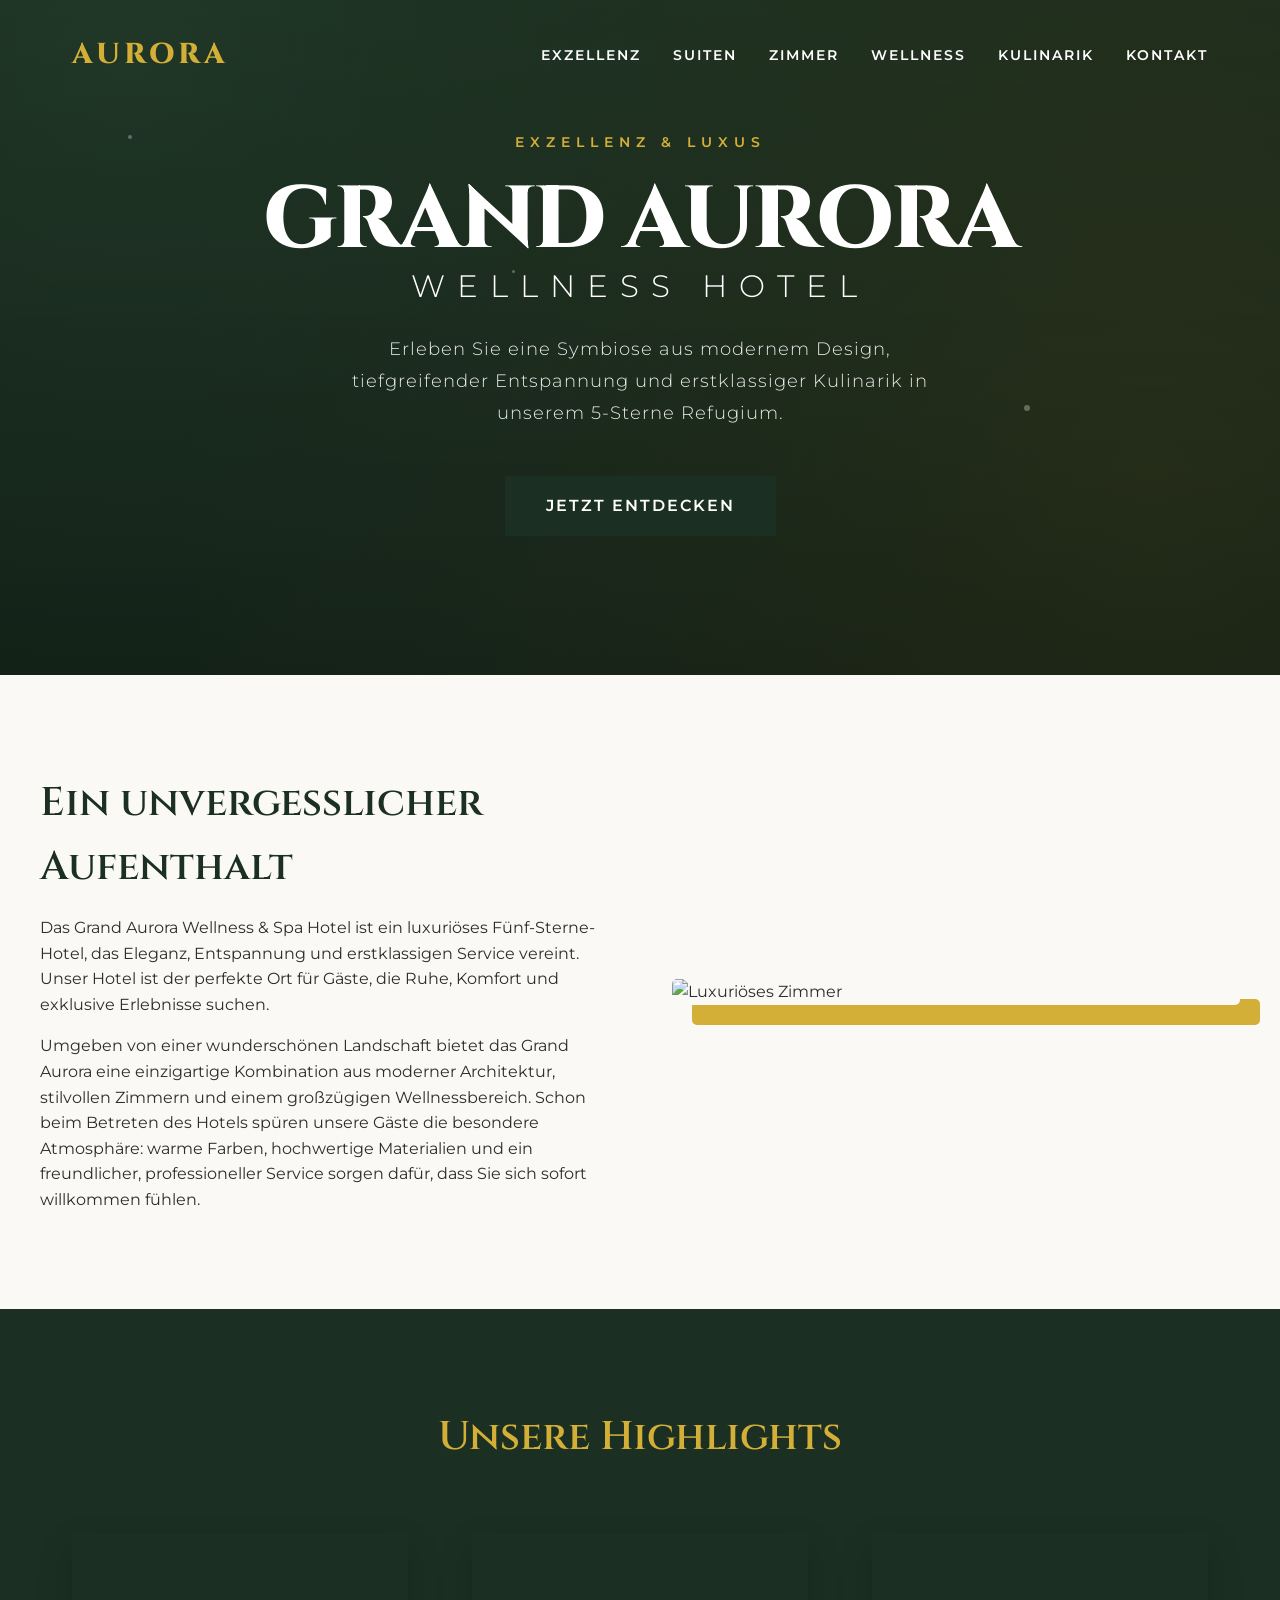
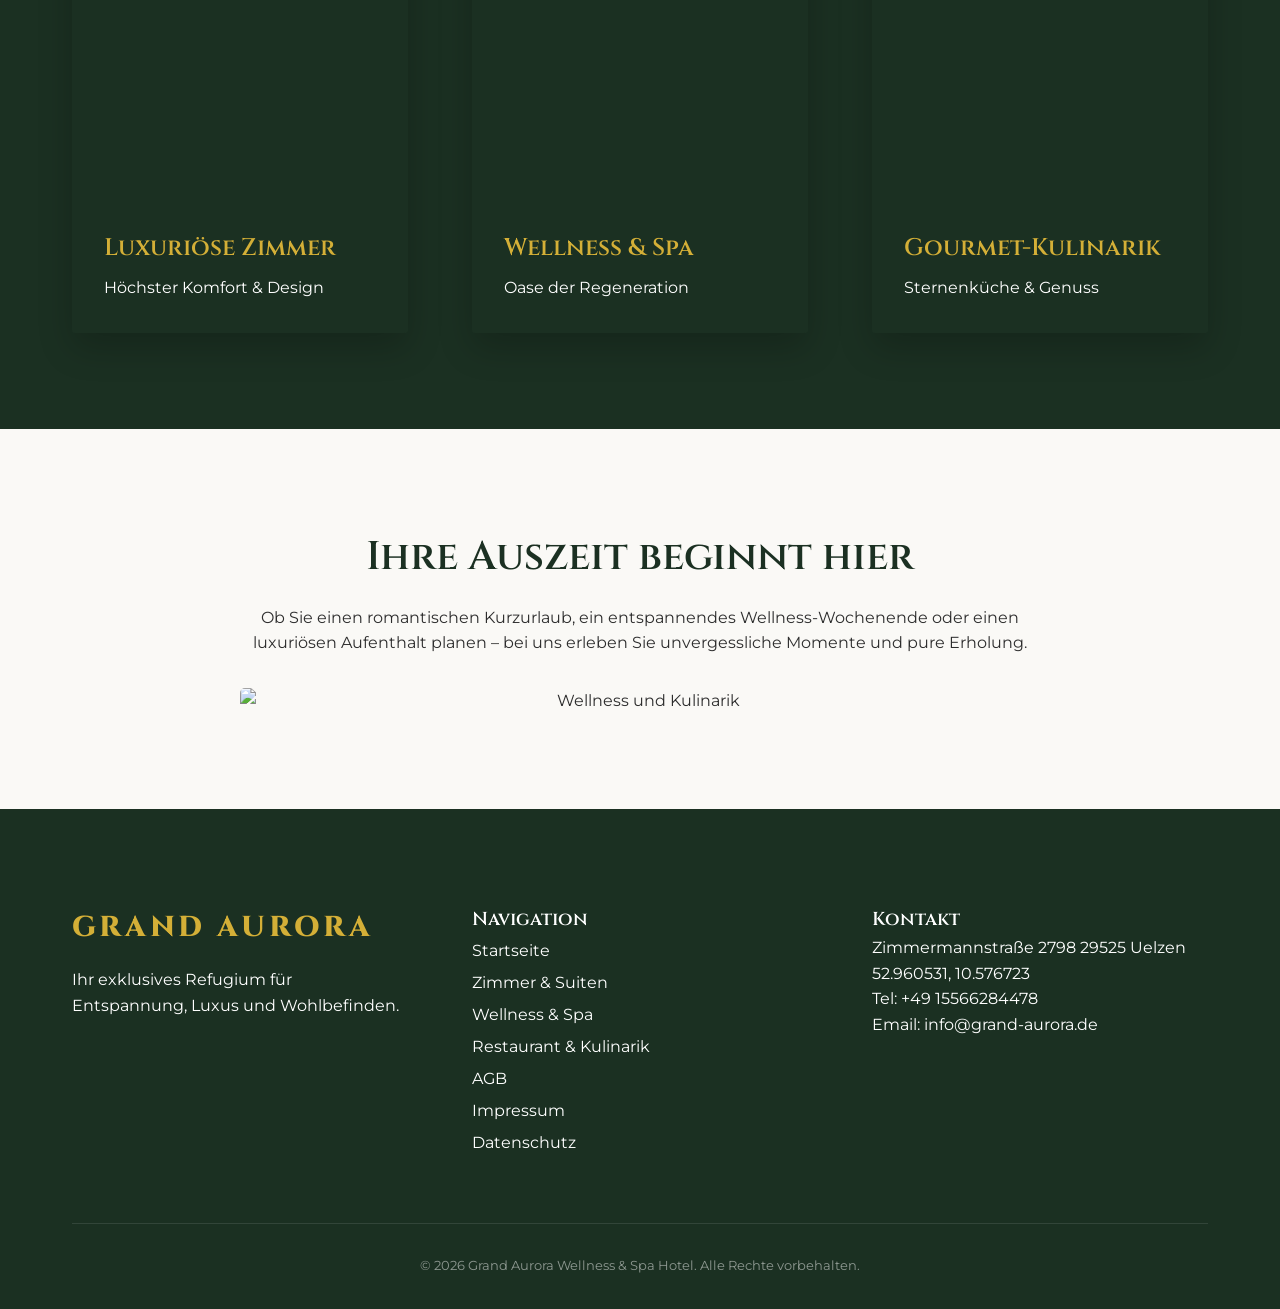
==== commit 49513b34: "Update navigation bar across all pages" ====
--- a/index.html
+++ b/index.html
@@ -15,8 +15,9 @@
     <header id="main-header">
         <div class="container nav-container">
             <a href="index.html" class="logo">Aurora</a>
-            <nav class="nav-links">
-                <a href="index.html">Startseite</a>
+            <nav class="navbar">
+                <a href="index.html">Exzellenz</a>
+                <a href="rooms.html">Suiten</a>
                 <a href="rooms.html">Zimmer</a>
                 <a href="spa.html">Wellness</a>
                 <a href="dining.html">Kulinarik</a>
--- a/index.css
+++ b/index.css
@@ -157,20 +157,43 @@
     text-transform: uppercase;
 }
 
-.nav-links {
+.navbar {
     display: flex;
-    gap: var(--spacing-md);
+    justify-content: center;
     align-items: center;
-}
-
-.nav-links a {
+    gap: 2rem; /* Abstand zwischen den Menüpunkten */
+    flex-wrap: wrap; /* verhindert Überlappung */
+}
+
+.navbar a {
     color: var(--white);
-    font-size: 0.8rem;
+    font-size: 14px;
     font-weight: 600;
     letter-spacing: 2px;
     text-transform: uppercase;
+    white-space: nowrap; /* verhindert Umbruch innerhalb eines Wortes */
     position: relative;
     padding: 5px 0;
+}
+
+/* Für Laptop (z. B. 1024px – 1440px) */
+@media (max-width: 1200px) {
+    .navbar {
+        gap: 1.2rem; /* etwas enger */
+    }
+    .navbar a {
+        font-size: 13px;
+    }
+}
+
+/* Für kleinere Laptops */
+@media (max-width: 1024px) {
+    .navbar {
+        gap: 1rem;
+    }
+    .navbar a {
+        font-size: 12px;
+    }
 }
 
 /* Removed nav-cta and btn-nav styles */
@@ -360,7 +383,7 @@
 }
 
 @media (max-width: 768px) {
-    .nav-links {
+    .navbar {
         display: none; /* In a real app, implement hamburger menu here */
     }
     
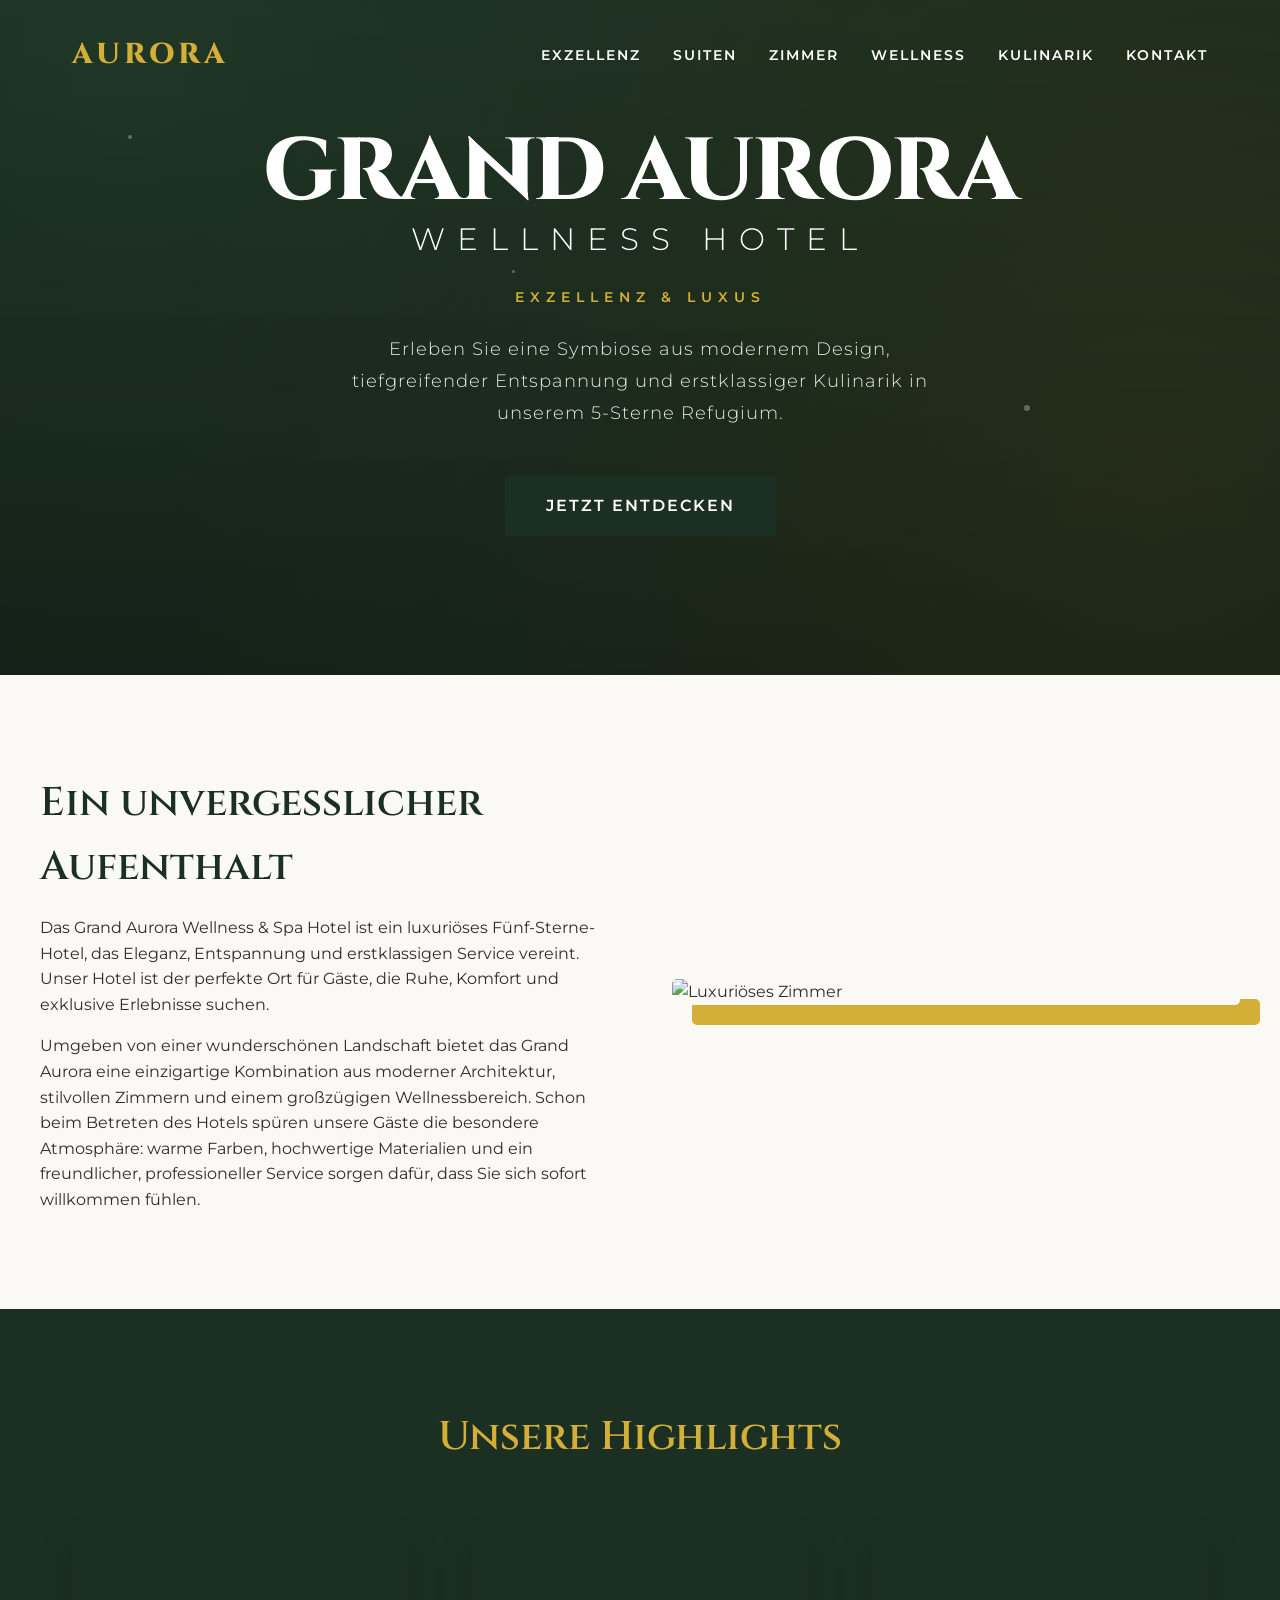
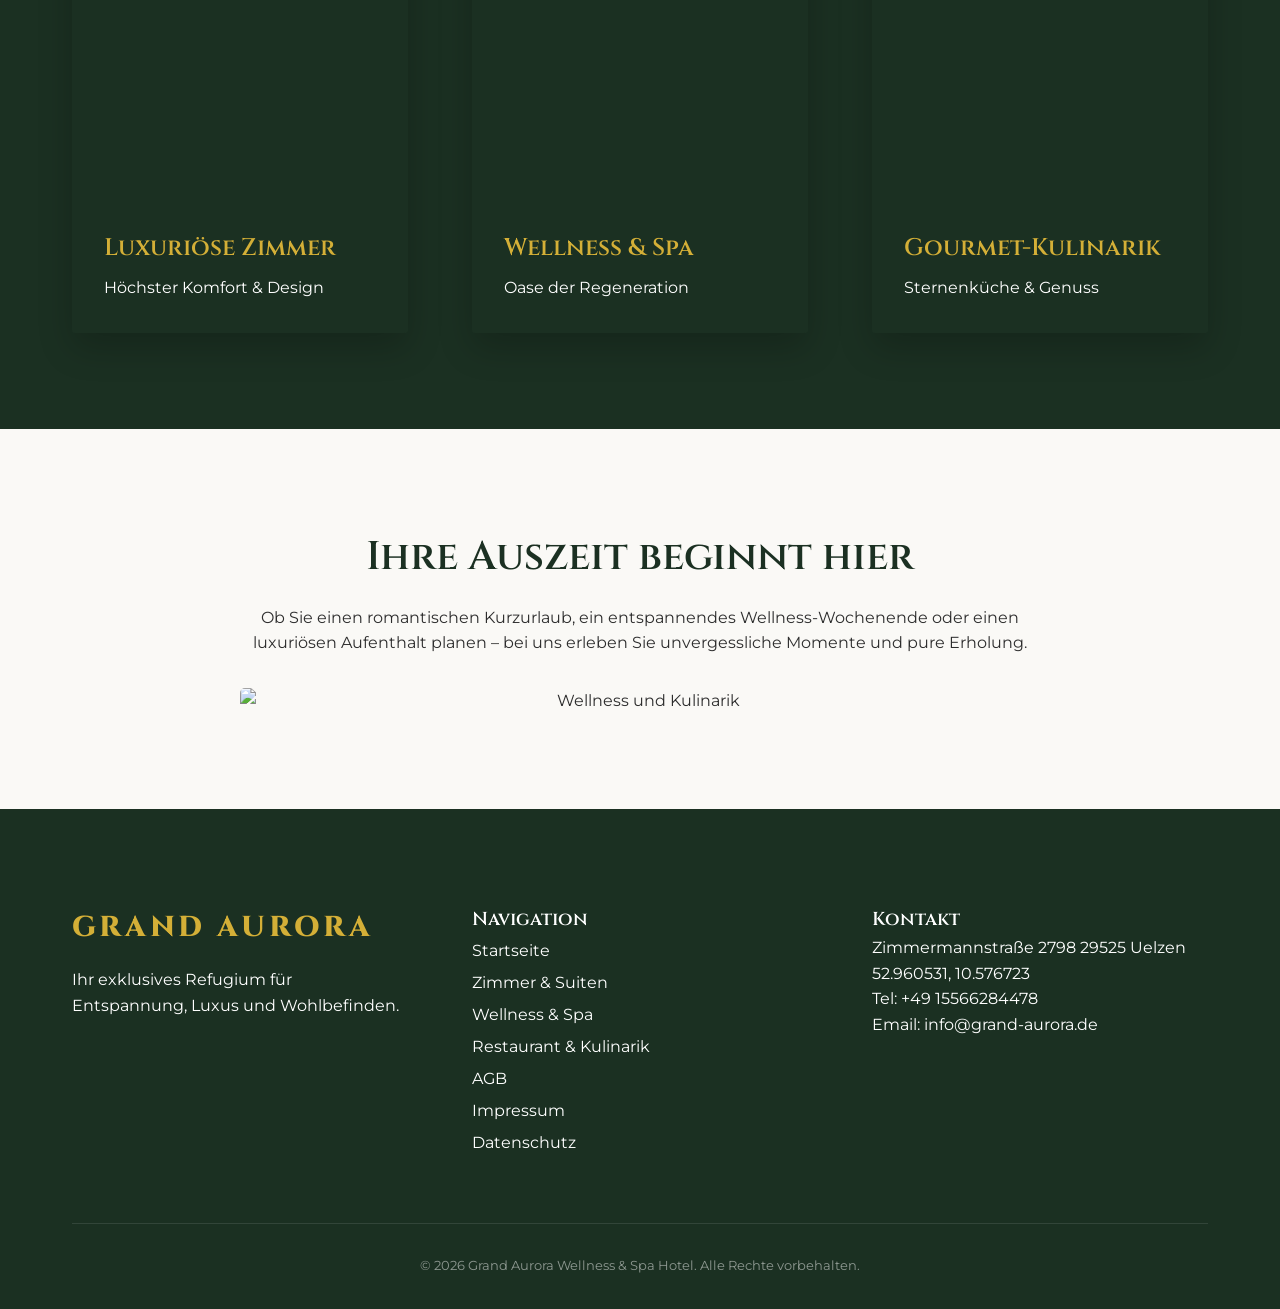
==== commit 1d47abfc: "Move Exzellenz & Luxus below main header" ====
--- a/index.html
+++ b/index.html
@@ -35,8 +35,8 @@
                 <div class="particle" style="top: 40%; left: 40%; width: 3px; height: 3px;"></div>
             </div>
             <div class="modern-hero-content">
+                <h1 class="hero-title-main">Grand Aurora<span>Wellness Hotel</span></h1>
                 <span class="hero-tagline">Exzellenz & Luxus</span>
-                <h1 class="hero-title-main">Grand Aurora<span>Wellness Hotel</span></h1>
                 <p class="hero-description-creative">Erleben Sie eine Symbiose aus modernem Design, tiefgreifender
                     Entspannung und erstklassiger Kulinarik in unserem 5-Sterne Refugium.</p>
                 <a href="contact.html" class="btn btn-primary">Jetzt entdecken</a>
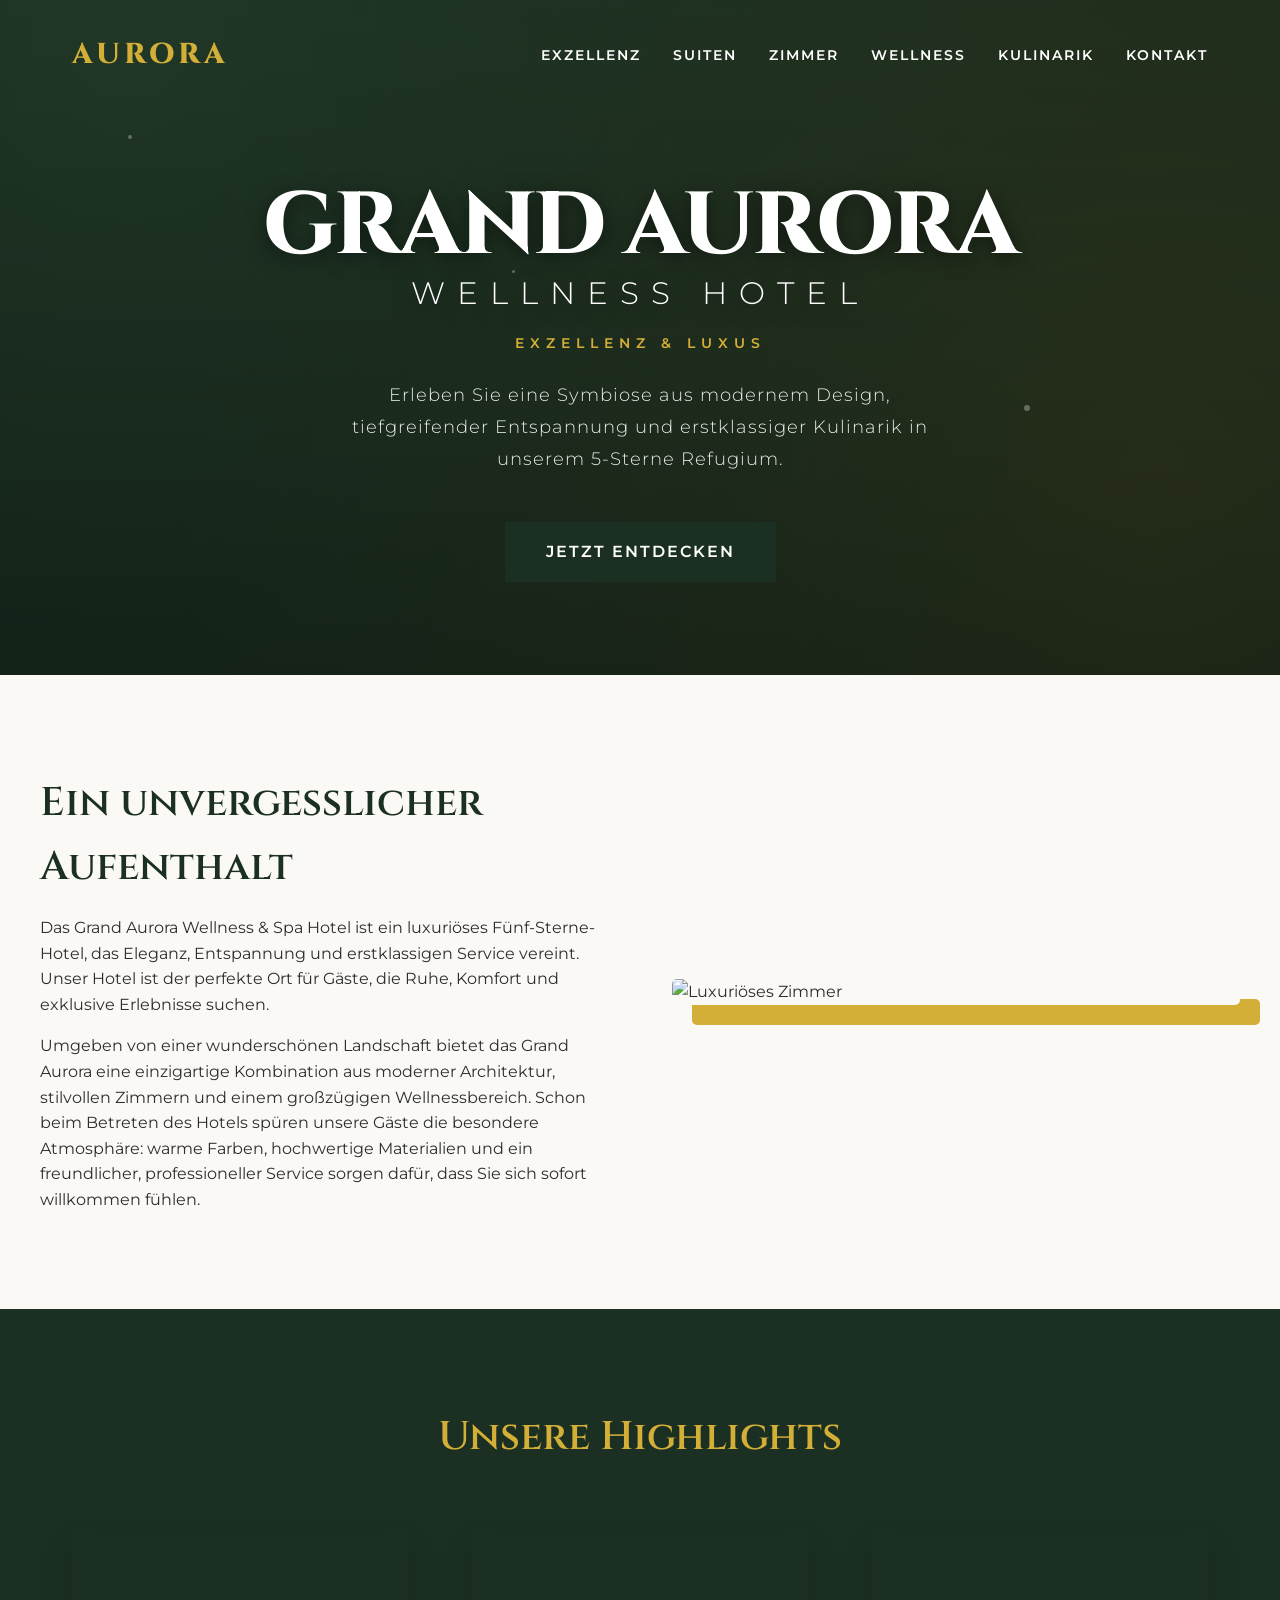
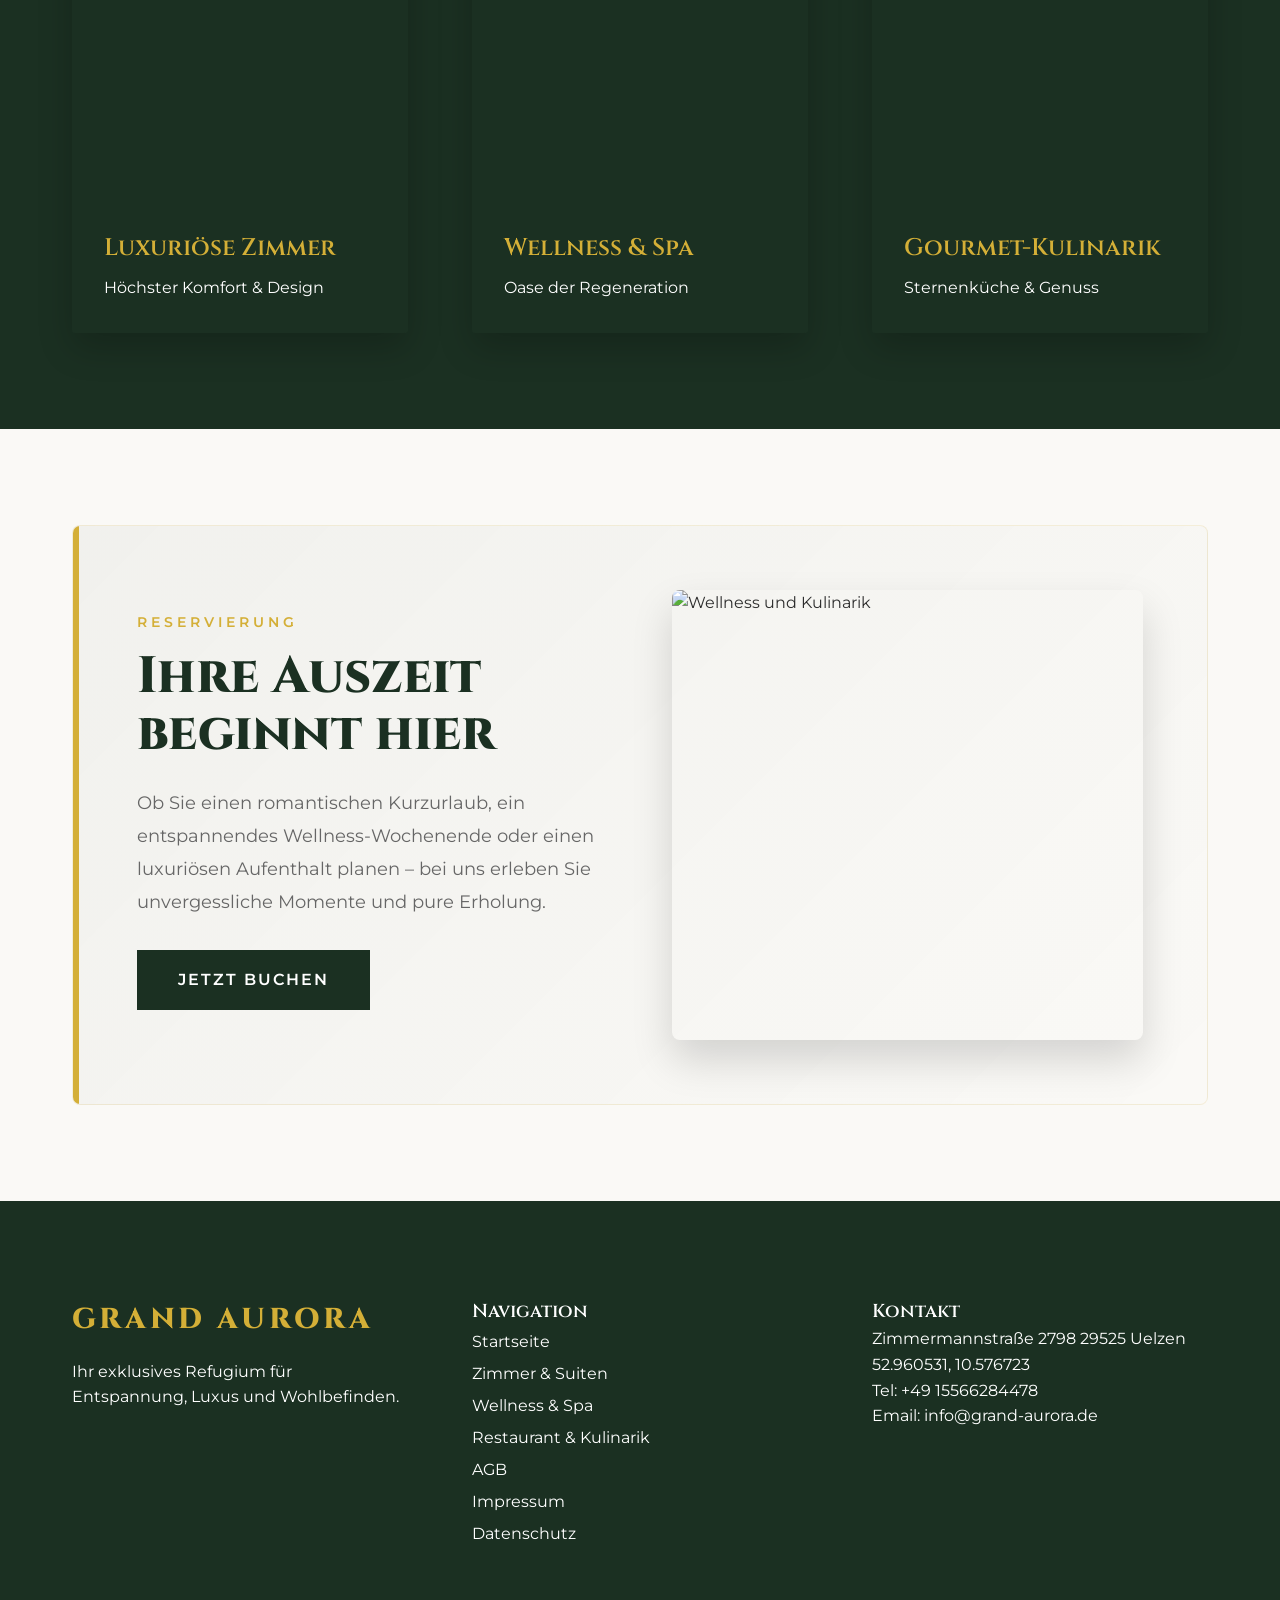
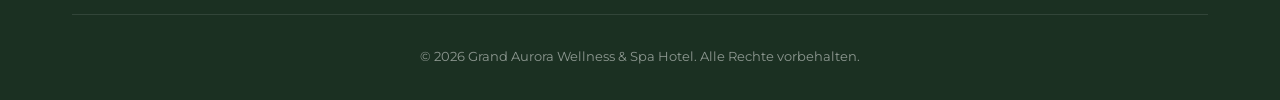
==== commit 8f47b856: "Enhance CTA section on homepage" ====
--- a/index.html
+++ b/index.html
@@ -107,15 +107,18 @@
             </div>
         </section>
 
-        <section class="section container">
-            <div style="text-align: center; max-width: 800px; margin: 0 auto;">
-                <h2 style="font-size: 2.5rem; color: var(--primary-color); margin-bottom: var(--spacing-sm);">Ihre
-                    Auszeit beginnt hier</h2>
-                <p>Ob Sie einen romantischen Kurzurlaub, ein entspannendes Wellness-Wochenende oder einen luxuriösen
-                    Aufenthalt planen – bei uns erleben Sie unvergessliche Momente und pure Erholung.</p>
-                <div style="margin-top: var(--spacing-md);">
-                    <img src="https://images.unsplash.com/photo-1579126808407-f17e77a46d5b?q=80&w=880&auto=format&fit=crop&ixlib=rb-4.1.0&ixid=M3wxMjA3fDB8MHxwaG90by1wYWdlfHx8fGVufDB8fHx8fA%3D%3Dg"
-                        alt="Wellness und Kulinarik" style="border-radius: 5px; width: 100%;">
+        <section class="section elegant-cta">
+            <div class="container">
+                <div class="elegant-cta-container fade-up">
+                    <div class="elegant-cta-content">
+                        <span class="cta-subtitle">Reservierung</span>
+                        <h2 class="cta-title">Ihre Auszeit beginnt hier</h2>
+                        <p class="cta-desc">Ob Sie einen romantischen Kurzurlaub, ein entspannendes Wellness-Wochenende oder einen luxuriösen Aufenthalt planen &ndash; bei uns erleben Sie unvergessliche Momente und pure Erholung.</p>
+                        <a href="buchung.html" class="btn btn-primary" style="margin-top: 2rem;">Jetzt buchen</a>
+                    </div>
+                    <div class="elegant-cta-image-wrapper">
+                        <img src="https://images.unsplash.com/photo-1579126808407-f17e77a46d5b?q=80&w=880&auto=format&fit=crop" alt="Wellness und Kulinarik" class="elegant-cta-image">
+                    </div>
                 </div>
             </div>
         </section>
--- a/index.css
+++ b/index.css
@@ -265,6 +265,7 @@
     text-align: center;
     max-width: 1000px;
     padding: var(--spacing-md);
+    margin-top: 100px; /* Schiebt den Inhalt unter den Navbar-Header */
 }
 
 .hero-tagline {
@@ -274,6 +275,7 @@
     letter-spacing: 6px;
     text-transform: uppercase;
     color: var(--secondary-color);
+    margin-top: 1.5rem;
     margin-bottom: 1.5rem;
     display: block;
     animation: fadeInDown 1s ease;
@@ -282,10 +284,11 @@
 .hero-title-main {
     font-size: clamp(3rem, 8vw, 5.5rem);
     line-height: 0.95;
-    margin-bottom: 2rem;
+    margin-bottom: 1rem;
     text-transform: uppercase;
     letter-spacing: -2px;
     font-weight: 800;
+    text-shadow: 0 4px 20px rgba(0, 0, 0, 0.5); /* Macht den Text sauber erkennbar */
 }
 
 .hero-title-main span {
@@ -786,3 +789,84 @@
     pointer-events: none;
     z-index: 1;
 }
+
+/* --- Elegant CTA Section Redesign --- */
+.elegant-cta-container {
+    display: grid;
+    grid-template-columns: 1fr 1fr;
+    gap: 4rem;
+    align-items: center;
+    background: linear-gradient(135deg, rgba(27, 48, 34, 0.04) 0%, transparent 100%);
+    border: 1px solid rgba(212, 175, 55, 0.15);
+    padding: 4rem;
+    border-radius: 8px;
+    position: relative;
+    overflow: hidden;
+}
+
+.elegant-cta-container::before {
+    content: '';
+    position: absolute;
+    top: 0; left: 0;
+    width: 6px;
+    height: 100%;
+    background: var(--secondary-color);
+}
+
+.cta-subtitle {
+    font-family: var(--font-body);
+    font-size: 0.85rem;
+    font-weight: 600;
+    letter-spacing: 4px;
+    text-transform: uppercase;
+    color: var(--secondary-color);
+    margin-bottom: 1rem;
+    display: block;
+}
+
+.cta-title {
+    font-size: 3.2rem;
+    color: var(--primary-color);
+    margin-bottom: 1.5rem;
+    line-height: 1.1;
+    font-weight: 800;
+}
+
+.cta-desc {
+    font-size: 1.15rem;
+    color: var(--text-light);
+    line-height: 1.8;
+}
+
+.elegant-cta-image-wrapper {
+    position: relative;
+    border-radius: 8px;
+    overflow: hidden;
+    box-shadow: 0 20px 40px rgba(0, 0, 0, 0.15);
+}
+
+.elegant-cta-image {
+    width: 100%;
+    height: 450px;
+    object-fit: cover;
+    display: block;
+    transition: transform 0.8s cubic-bezier(0.165, 0.84, 0.44, 1);
+}
+
+.elegant-cta-container:hover .elegant-cta-image {
+    transform: scale(1.05);
+}
+
+@media (max-width: 992px) {
+    .elegant-cta-container {
+        grid-template-columns: 1fr;
+        padding: 2.5rem;
+        gap: 2.5rem;
+    }
+    .cta-title {
+        font-size: 2.5rem;
+    }
+    .elegant-cta-image {
+        height: 350px;
+    }
+}
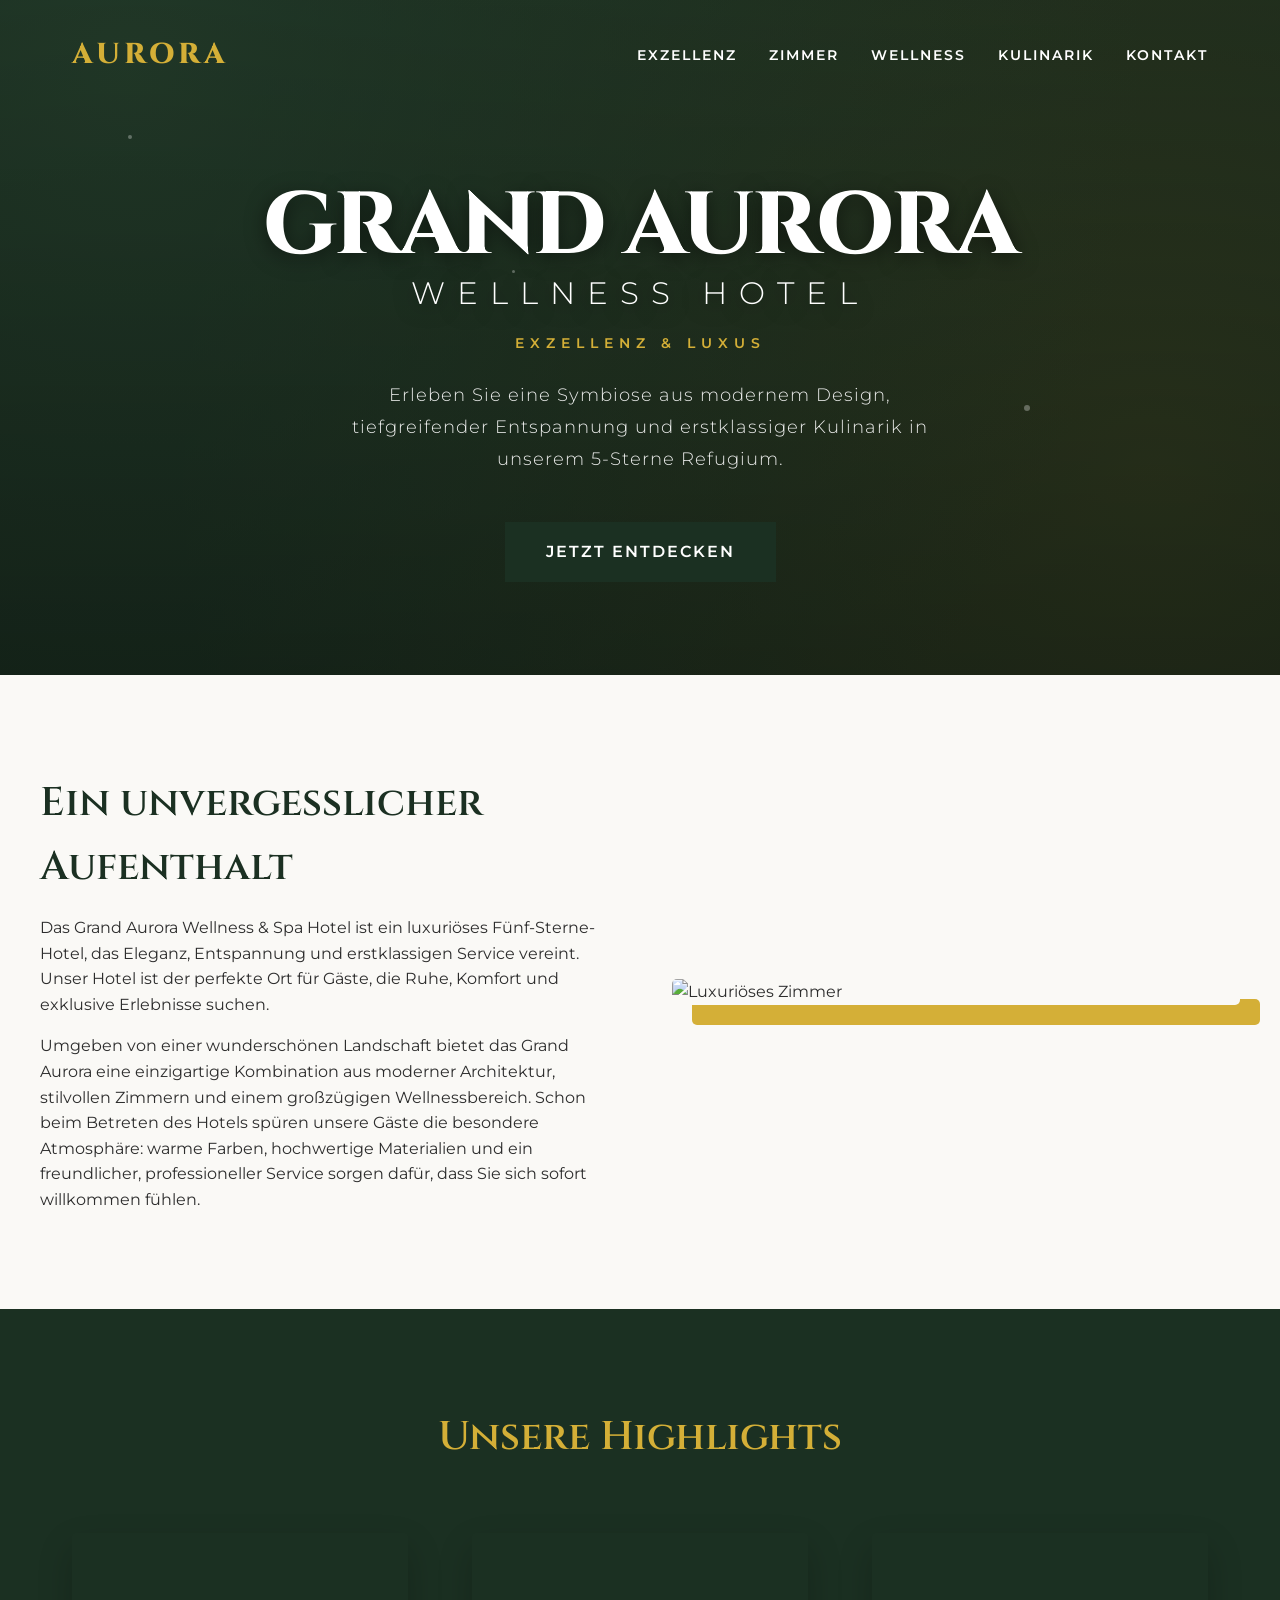
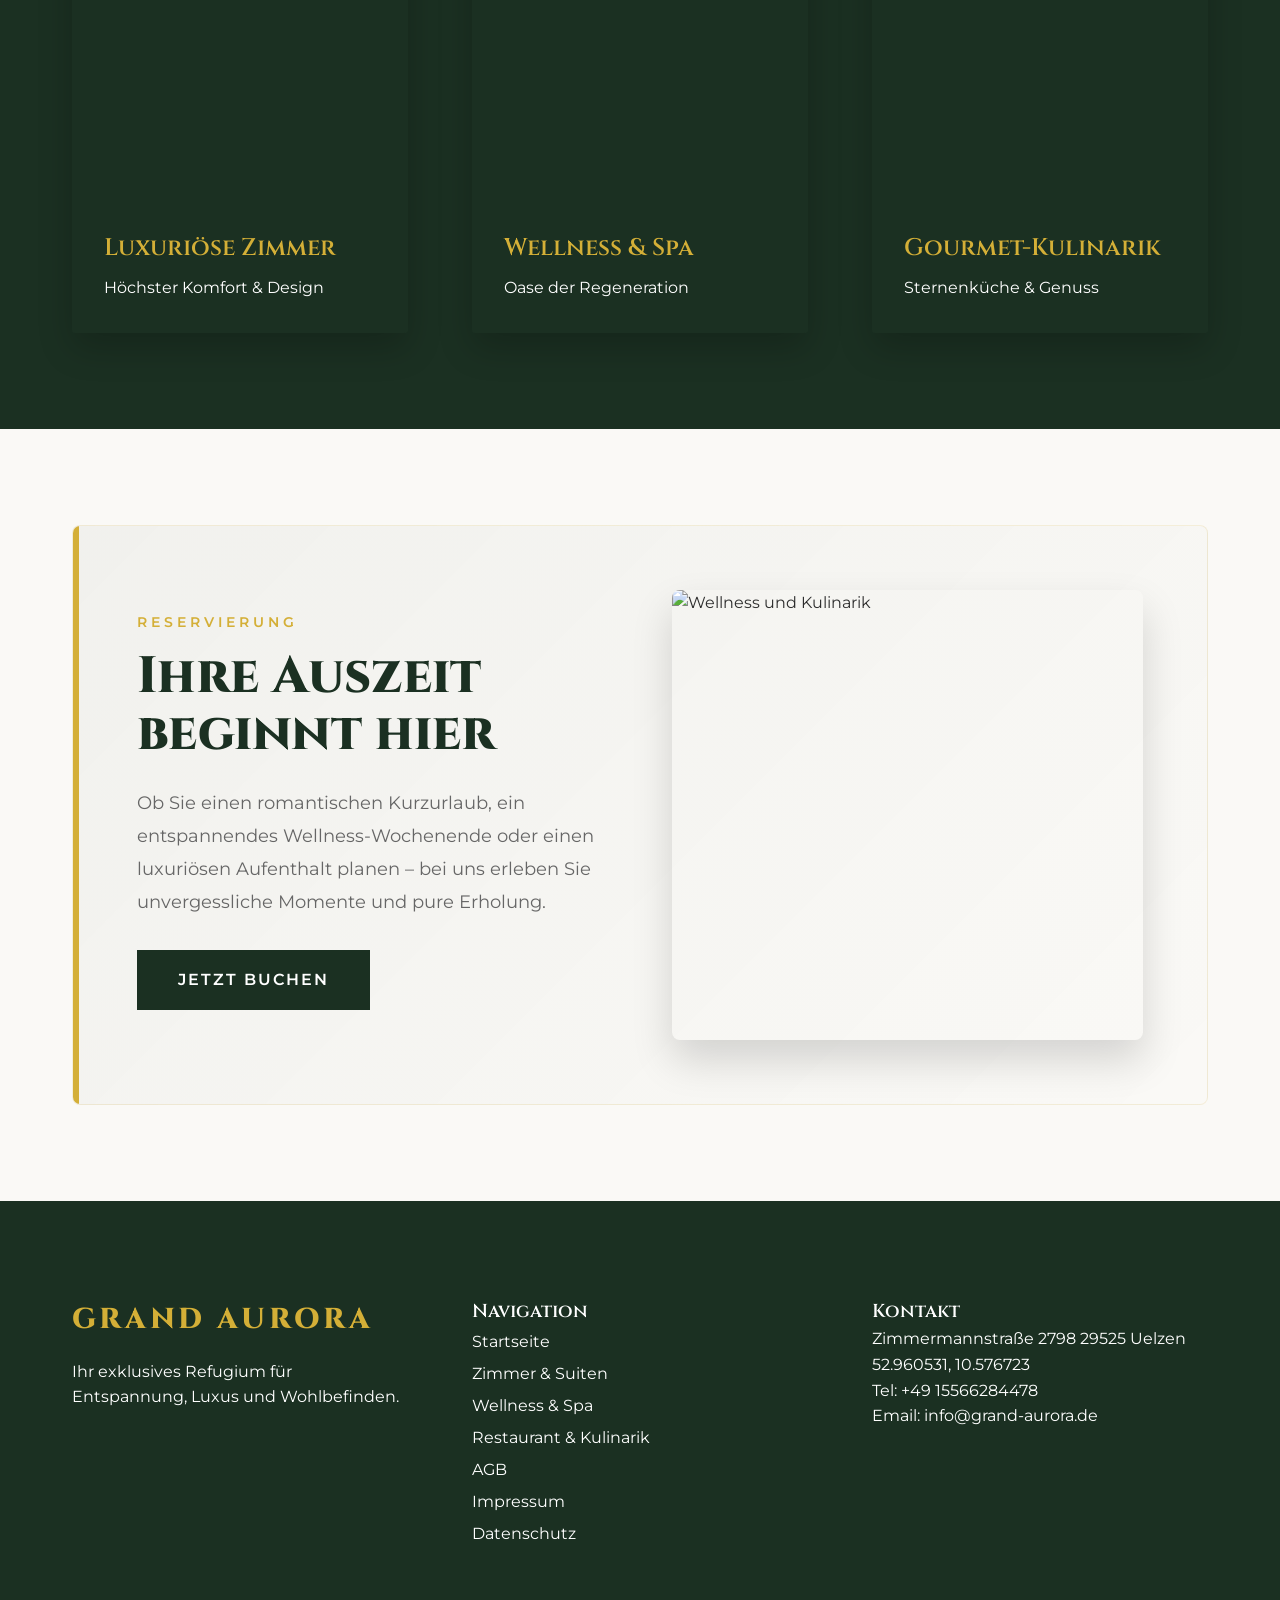
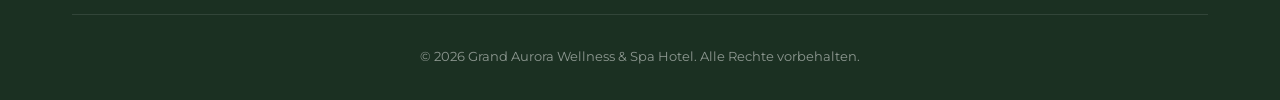
==== commit 472046aa: "Remove Suiten link from header" ====
--- a/index.html
+++ b/index.html
@@ -17,7 +17,6 @@
             <a href="index.html" class="logo">Aurora</a>
             <nav class="navbar">
                 <a href="index.html">Exzellenz</a>
-                <a href="rooms.html">Suiten</a>
                 <a href="rooms.html">Zimmer</a>
                 <a href="spa.html">Wellness</a>
                 <a href="dining.html">Kulinarik</a>
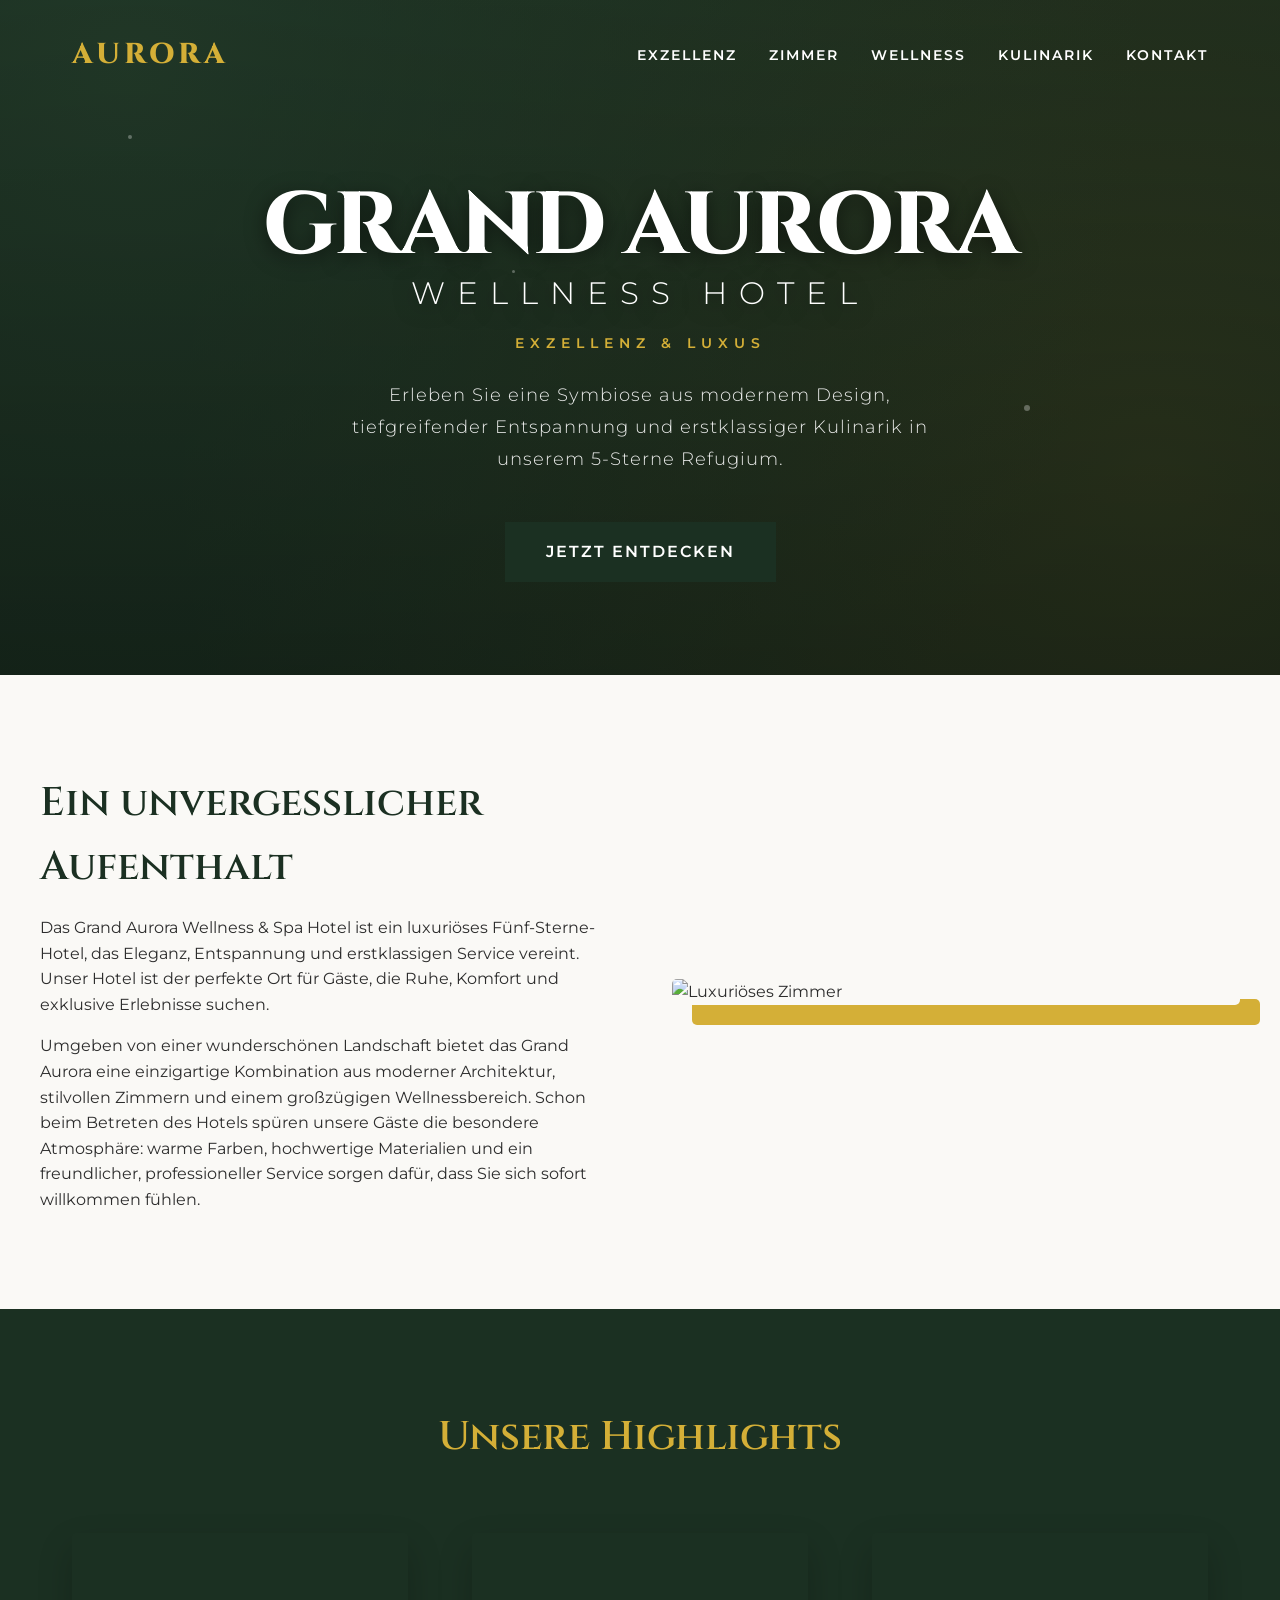
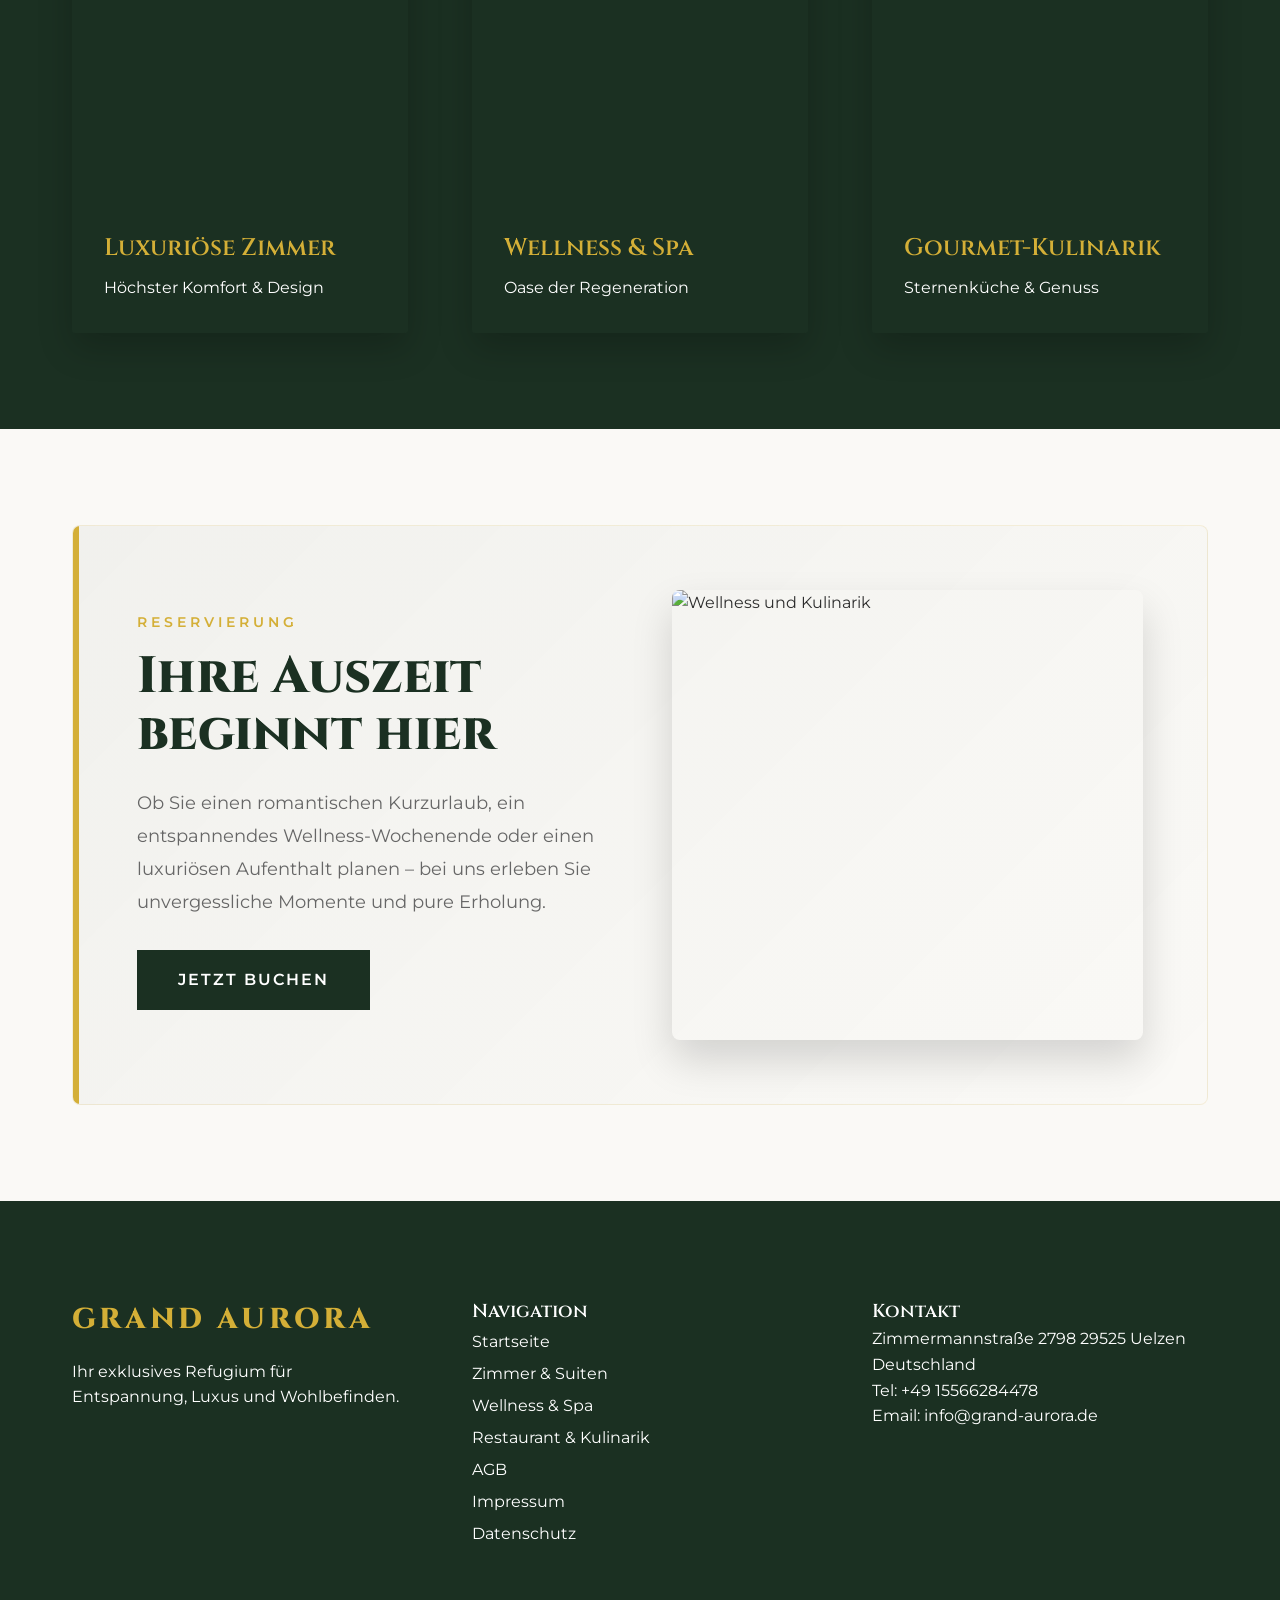
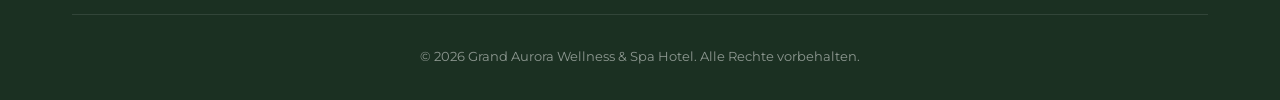
==== commit 1a26b9eb: "erste version" ====
--- a/index.html
+++ b/index.html
@@ -112,11 +112,14 @@
                     <div class="elegant-cta-content">
                         <span class="cta-subtitle">Reservierung</span>
                         <h2 class="cta-title">Ihre Auszeit beginnt hier</h2>
-                        <p class="cta-desc">Ob Sie einen romantischen Kurzurlaub, ein entspannendes Wellness-Wochenende oder einen luxuriösen Aufenthalt planen &ndash; bei uns erleben Sie unvergessliche Momente und pure Erholung.</p>
+                        <p class="cta-desc">Ob Sie einen romantischen Kurzurlaub, ein entspannendes Wellness-Wochenende
+                            oder einen luxuriösen Aufenthalt planen &ndash; bei uns erleben Sie unvergessliche Momente
+                            und pure Erholung.</p>
                         <a href="buchung.html" class="btn btn-primary" style="margin-top: 2rem;">Jetzt buchen</a>
                     </div>
                     <div class="elegant-cta-image-wrapper">
-                        <img src="https://images.unsplash.com/photo-1579126808407-f17e77a46d5b?q=80&w=880&auto=format&fit=crop" alt="Wellness und Kulinarik" class="elegant-cta-image">
+                        <img src="https://images.unsplash.com/photo-1579126808407-f17e77a46d5b?q=80&w=880&auto=format&fit=crop"
+                            alt="Wellness und Kulinarik" class="elegant-cta-image">
                     </div>
                 </div>
             </div>
@@ -153,7 +156,9 @@
                 </div>
                 <div>
                     <h3>Kontakt</h3>
-                    <p>Zimmermannstraße 2798 29525 Uelzen 52.960531, 10.576723</p>
+                    <p>Zimmermannstraße 2798
+                        29525 Uelzen
+                        Deutschland</p>
                     <p>Tel: +49 15566284478</p>
                     <p>Email: info@grand-aurora.de</p>
                 </div>
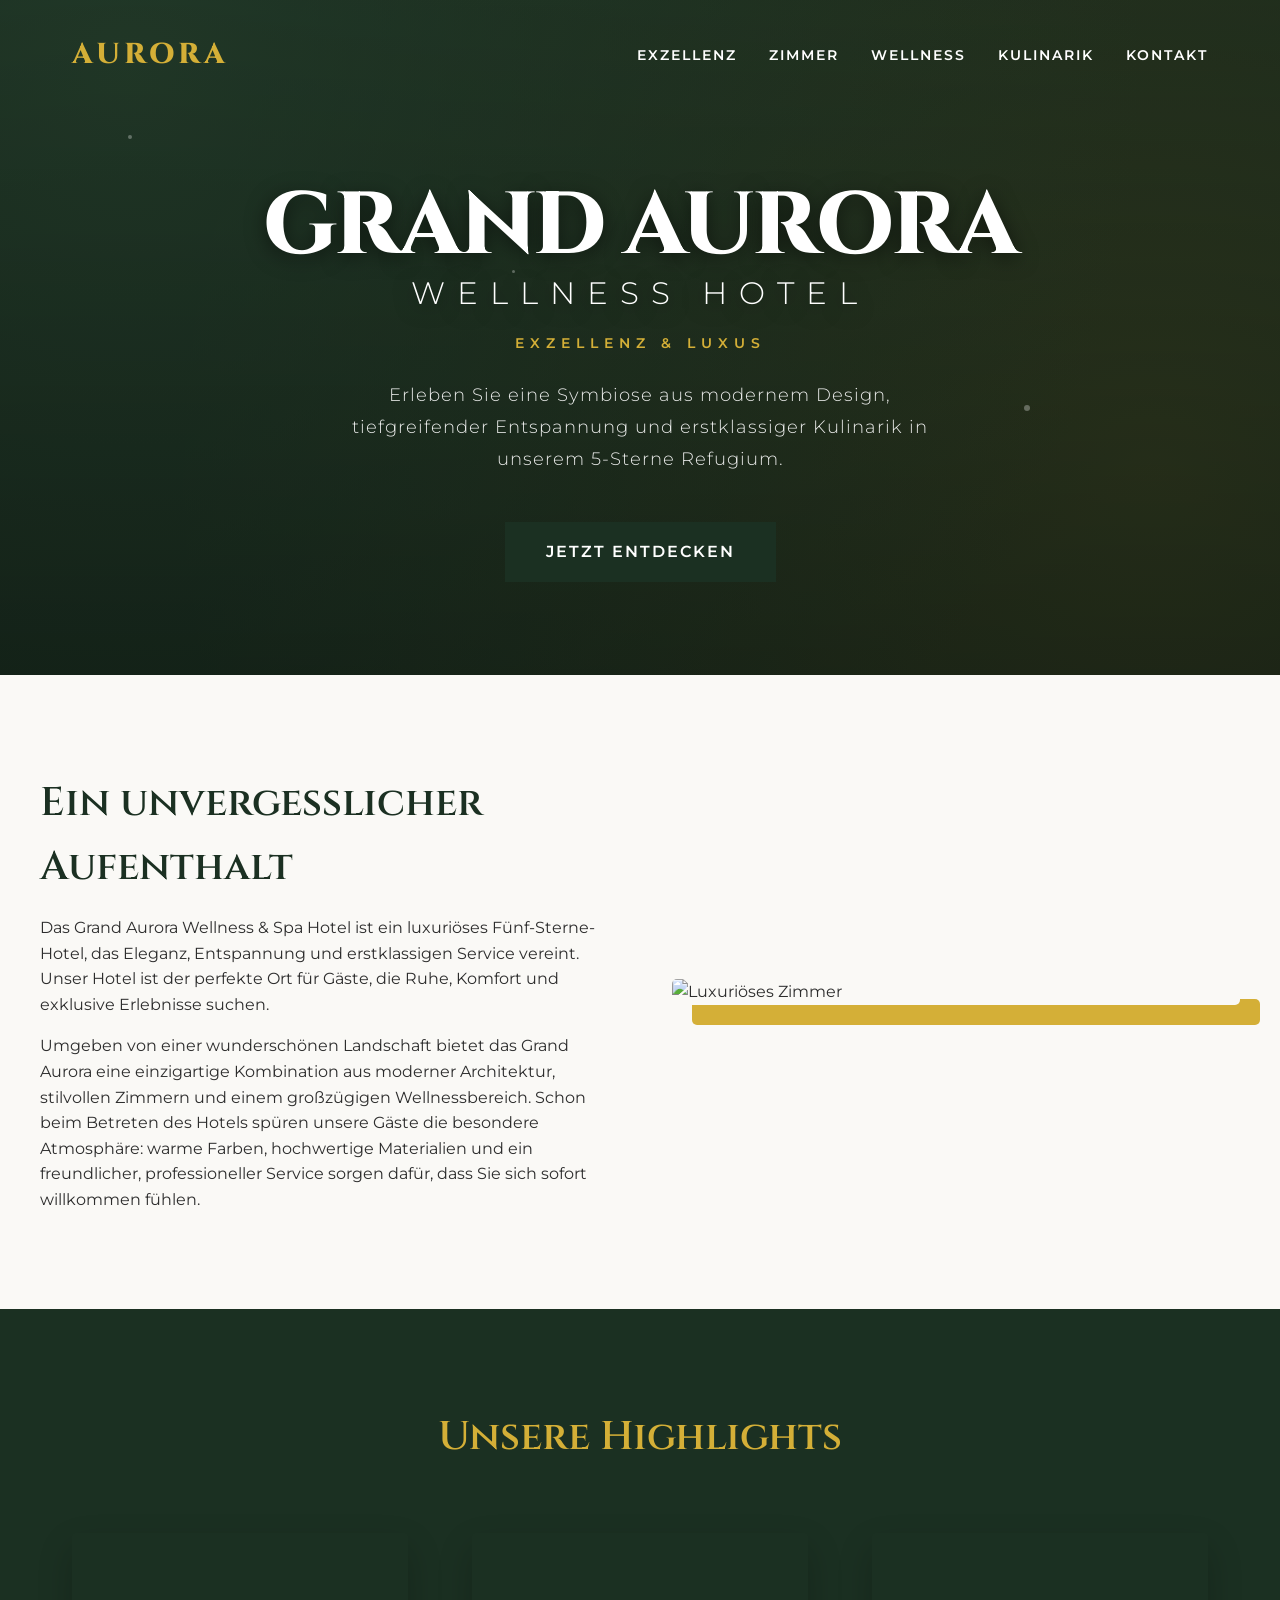
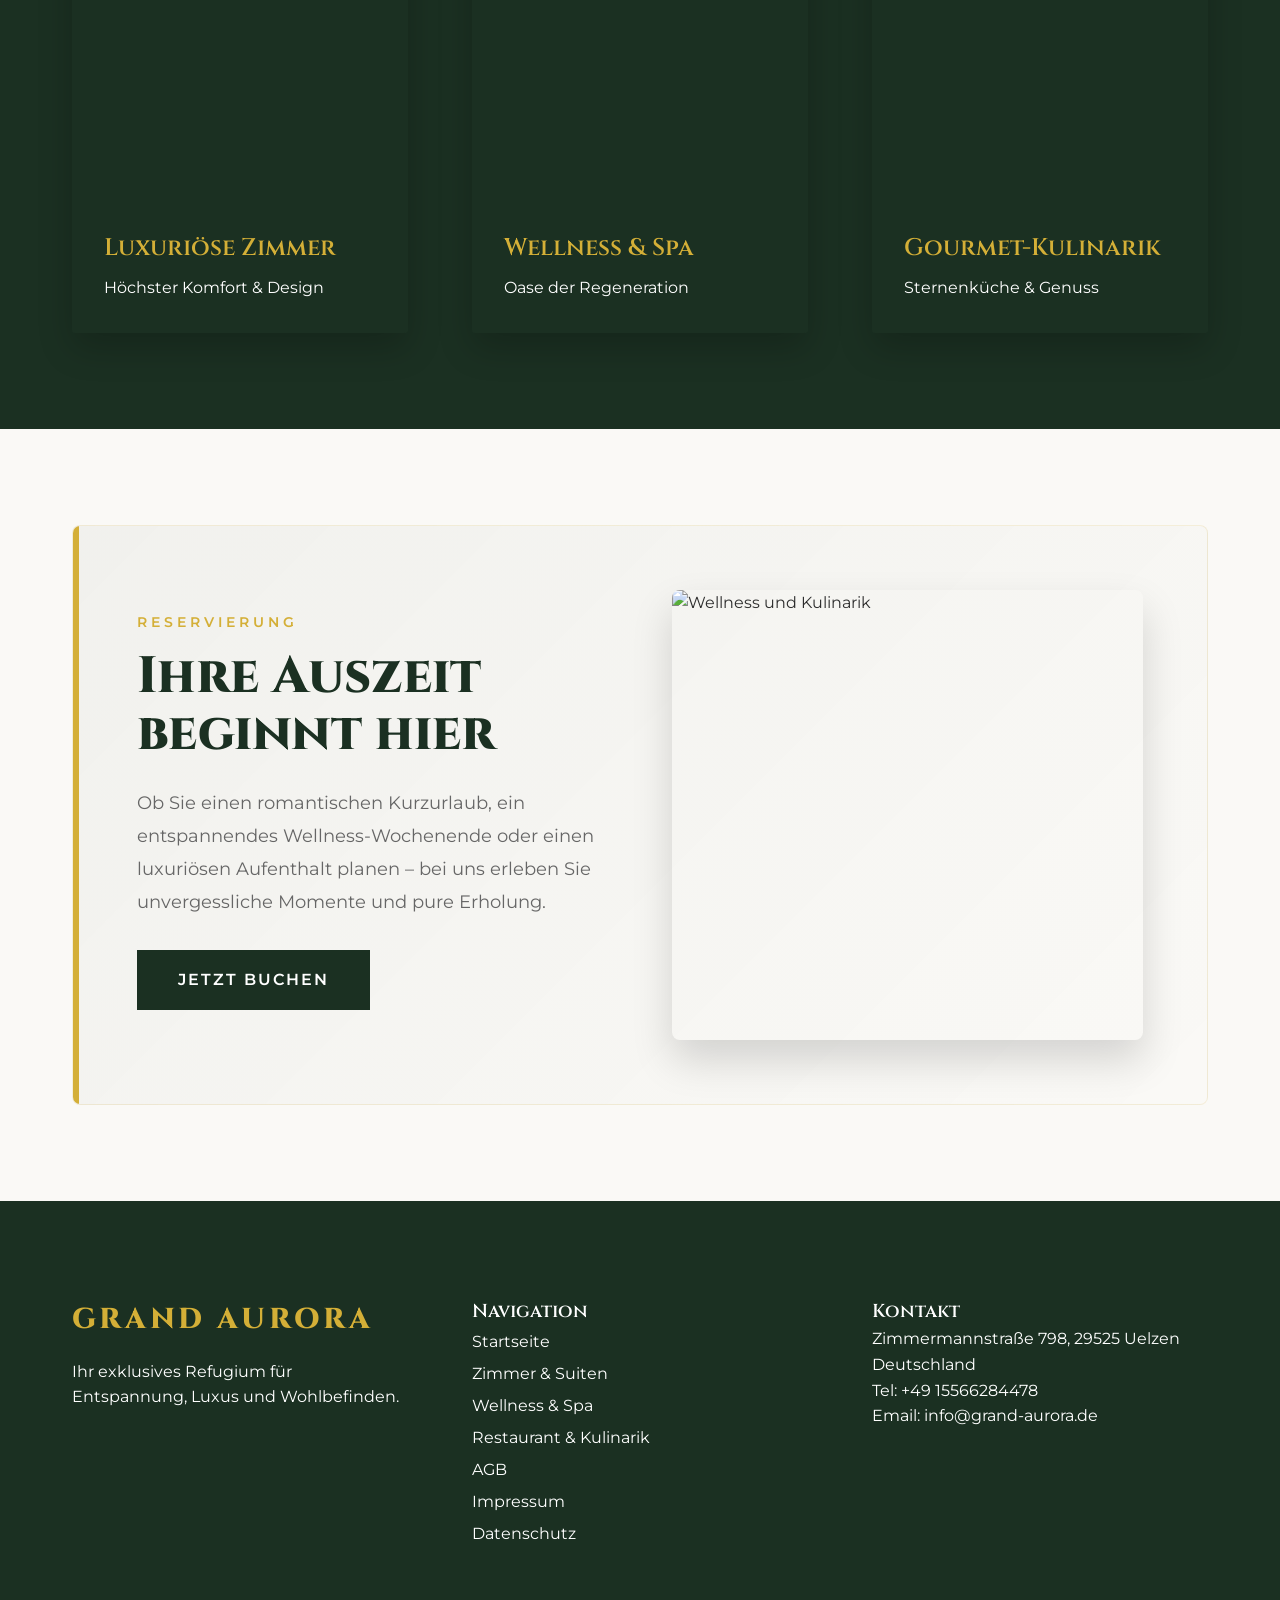
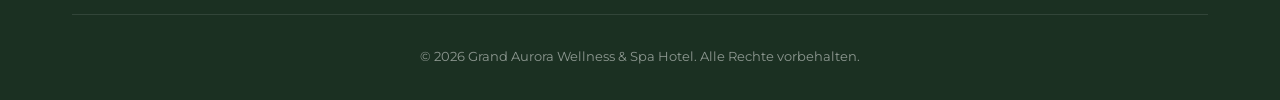
==== commit 58eb166a: "Update address to Zimmermannstraße 798" ====
--- a/index.html
+++ b/index.html
@@ -156,7 +156,7 @@
                 </div>
                 <div>
                     <h3>Kontakt</h3>
-                    <p>Zimmermannstraße 2798
+                    <p>Zimmermannstraße 798,
                         29525 Uelzen
                         Deutschland</p>
                     <p>Tel: +49 15566284478</p>
